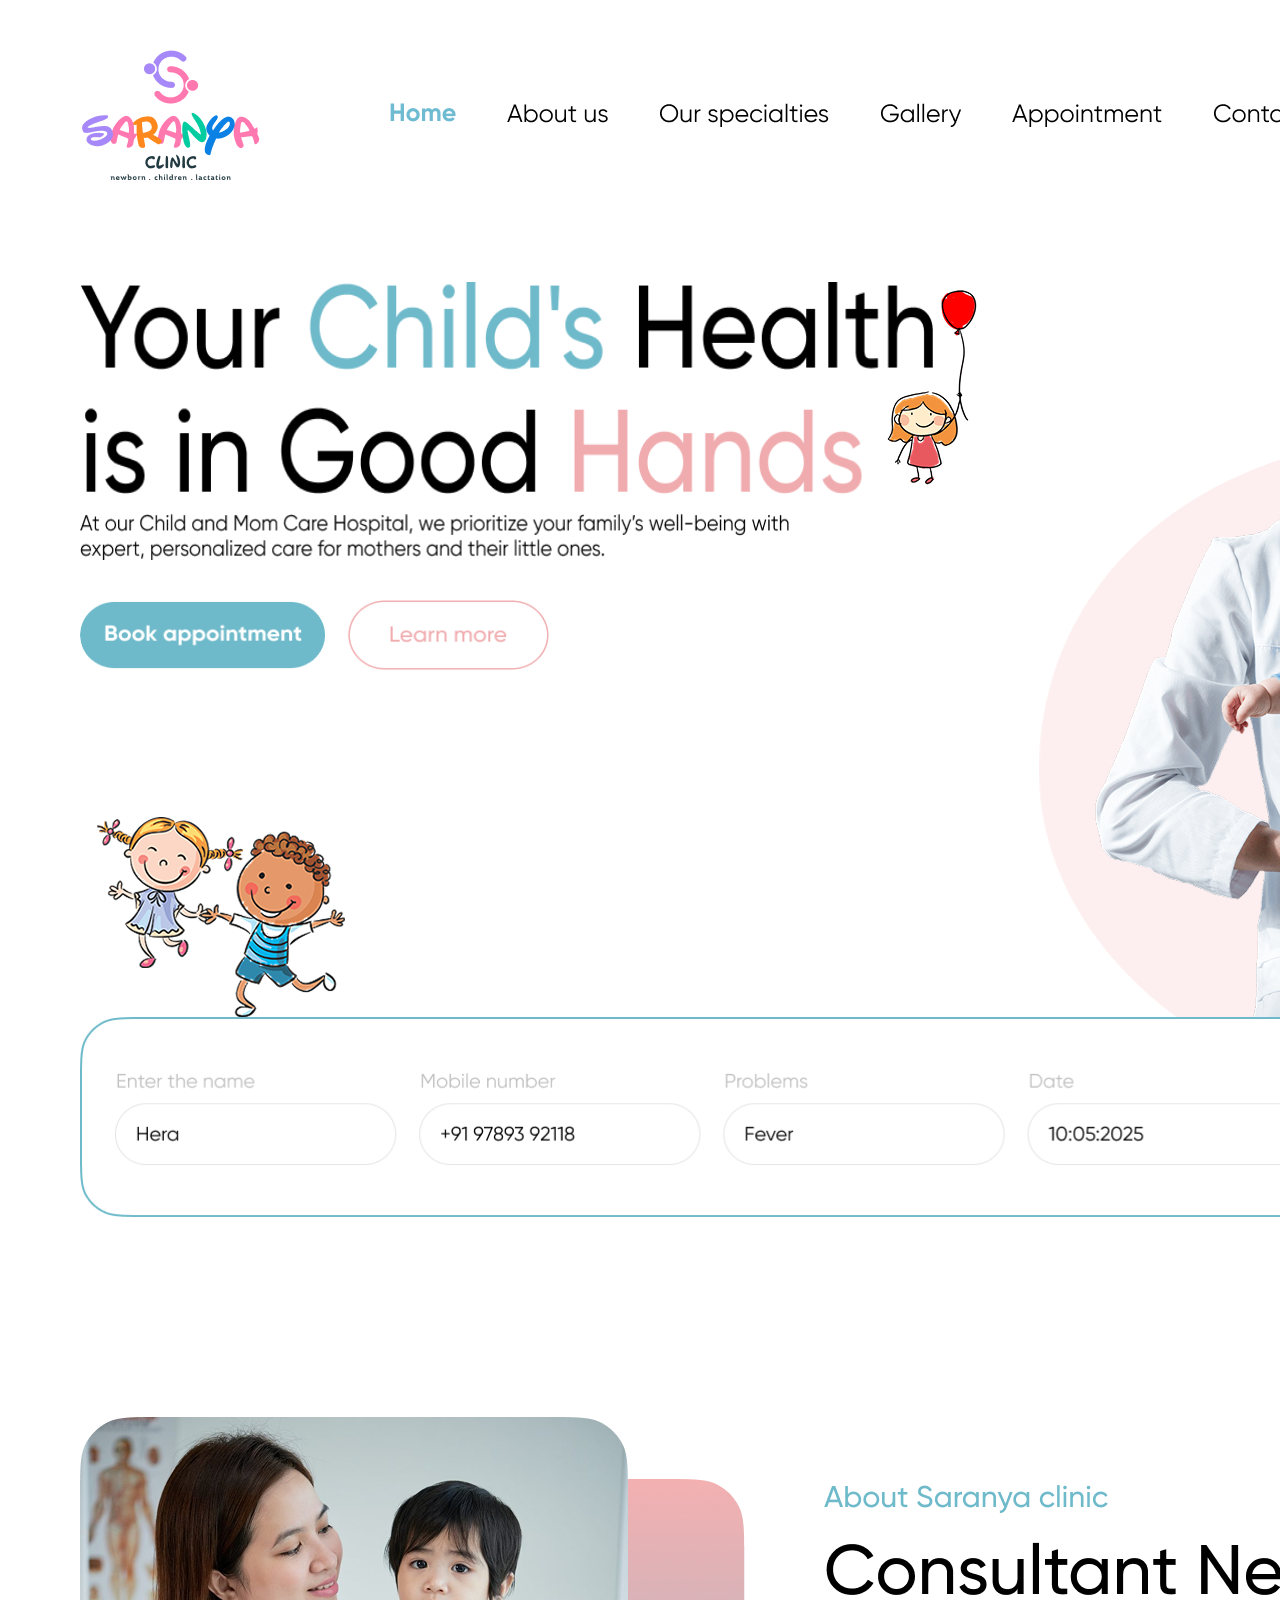
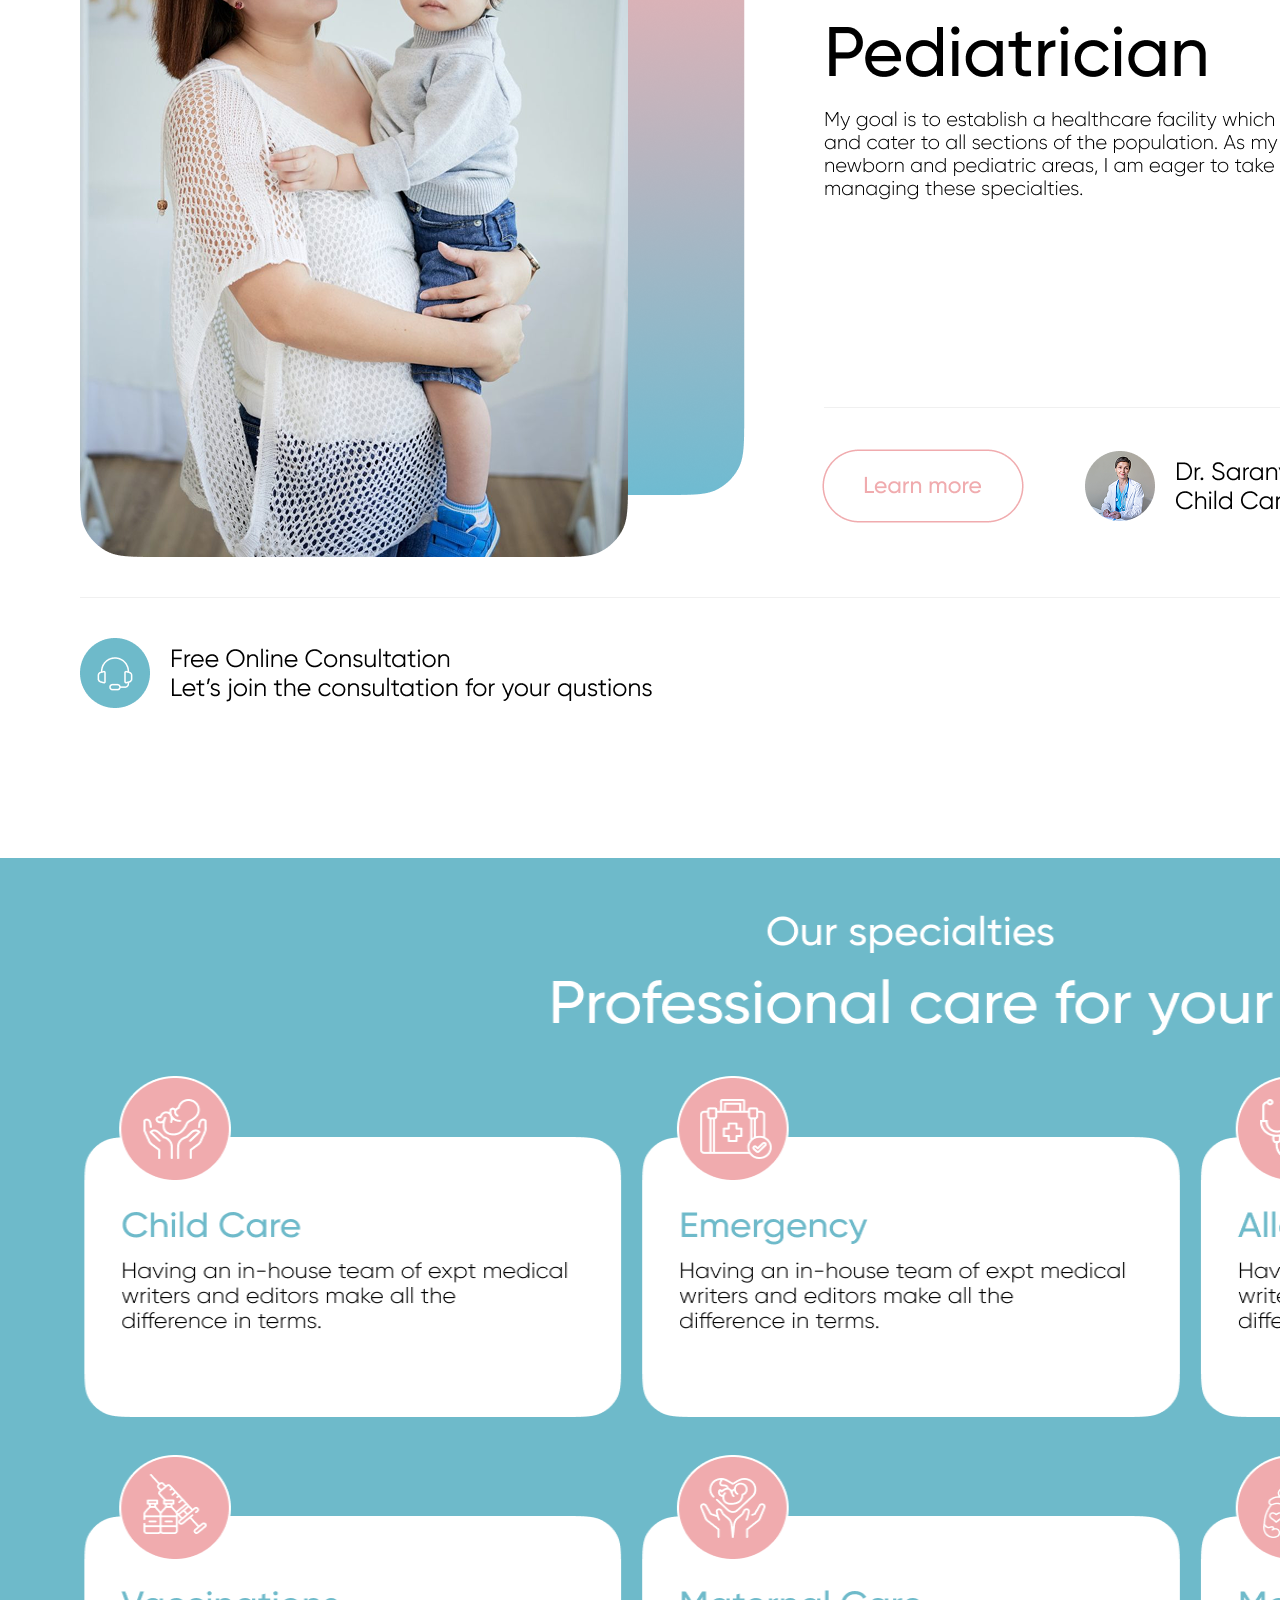
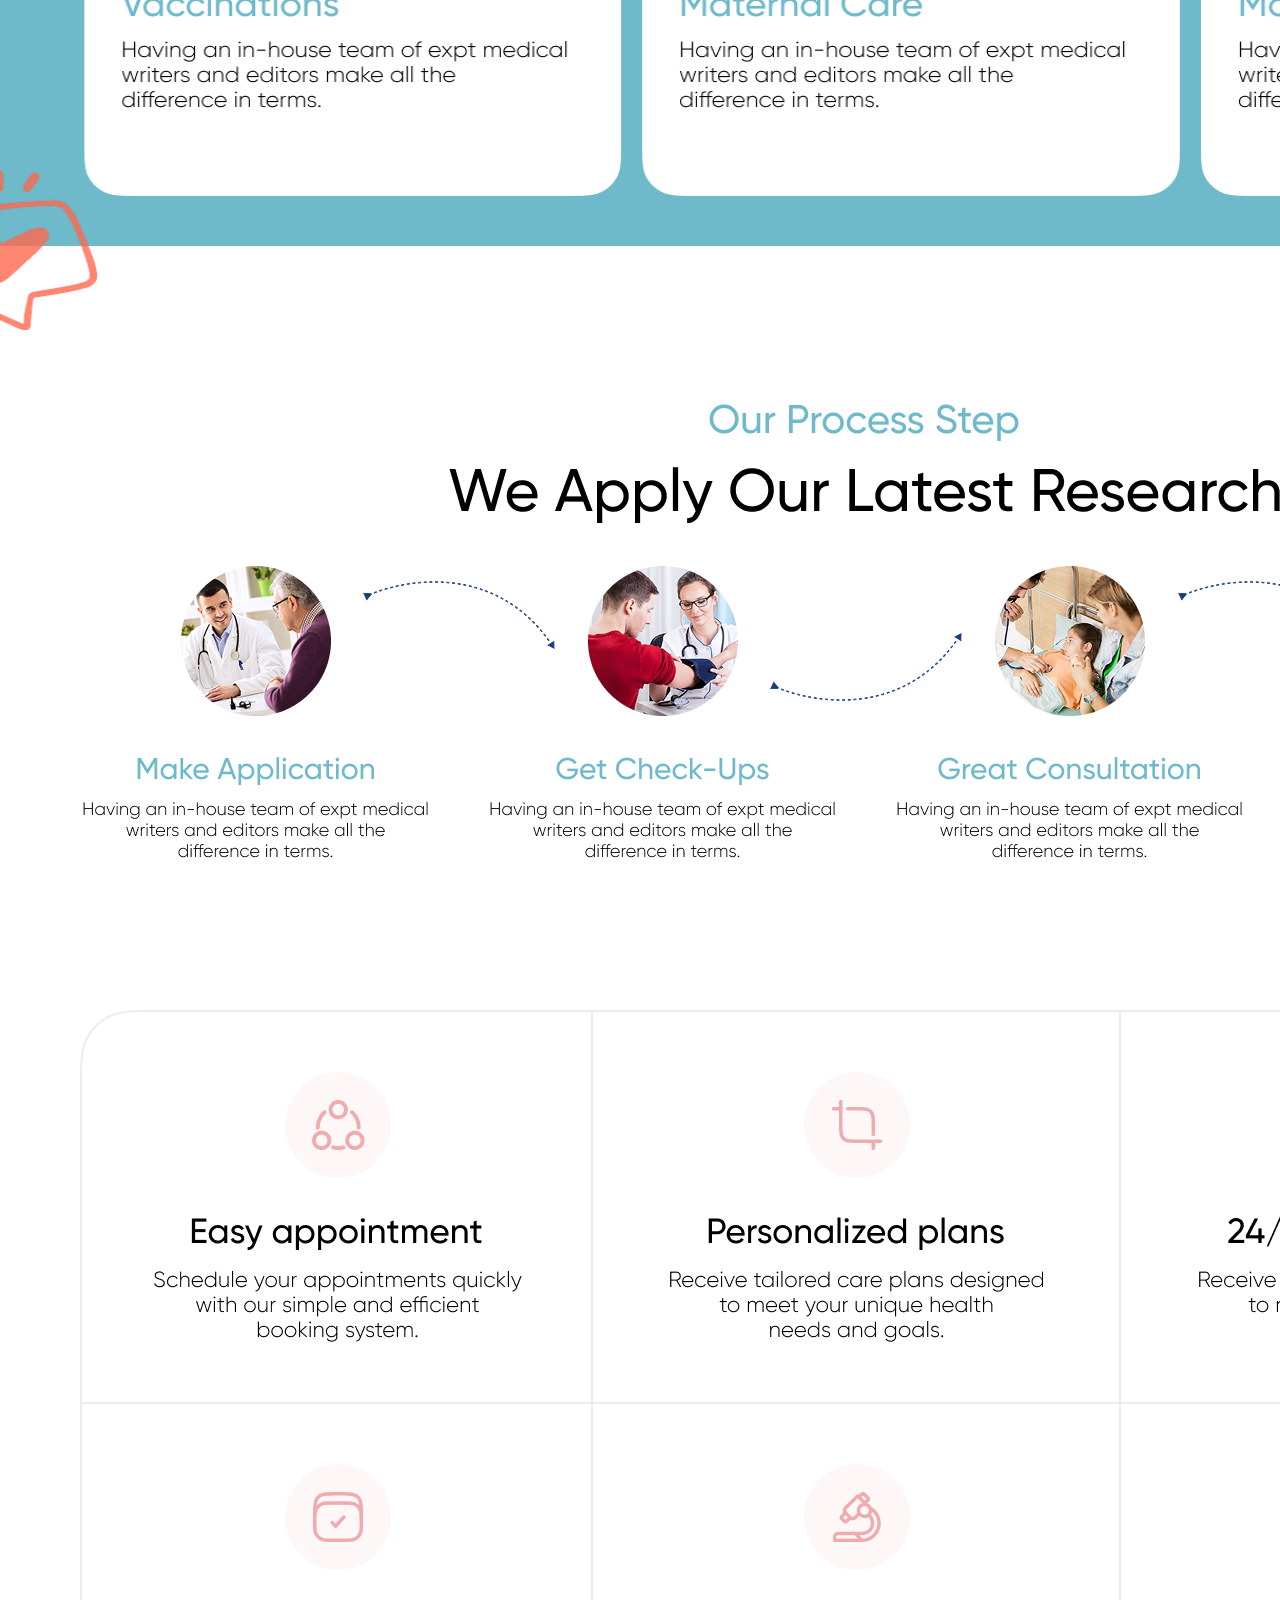
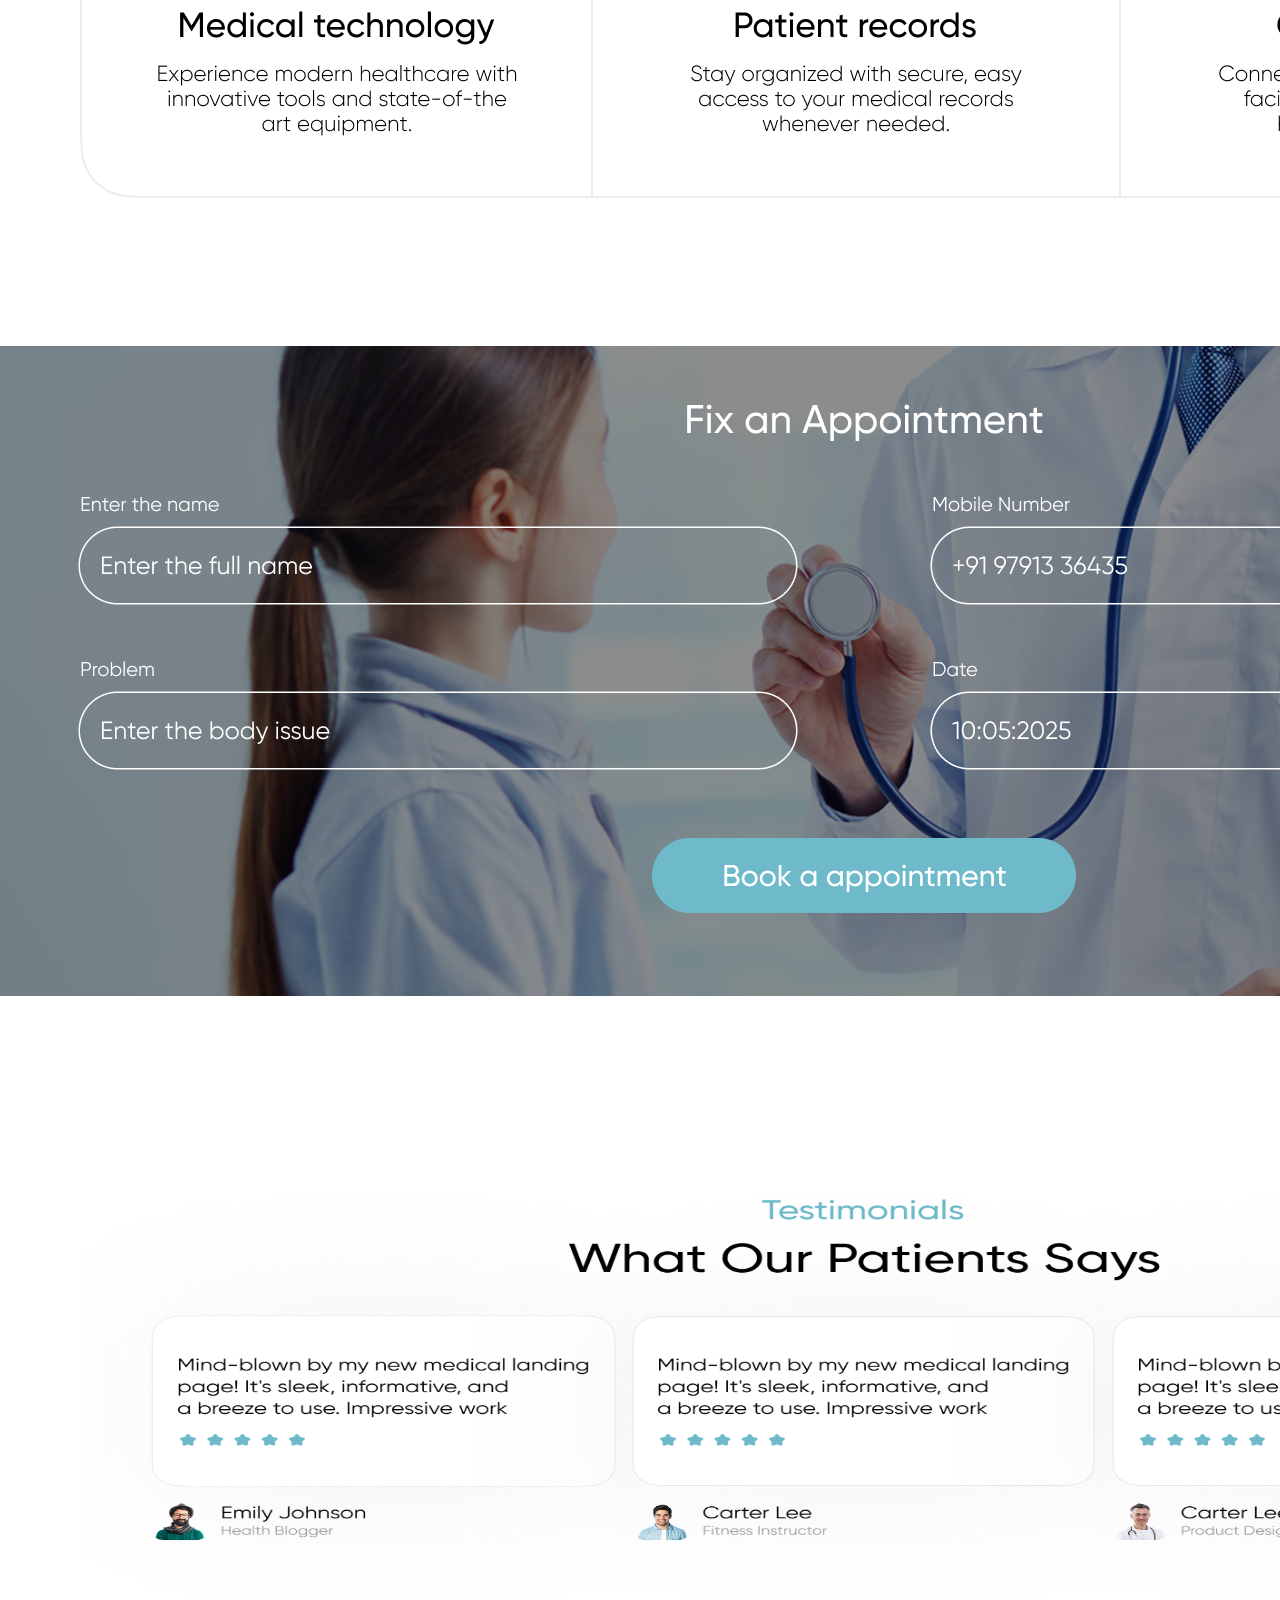
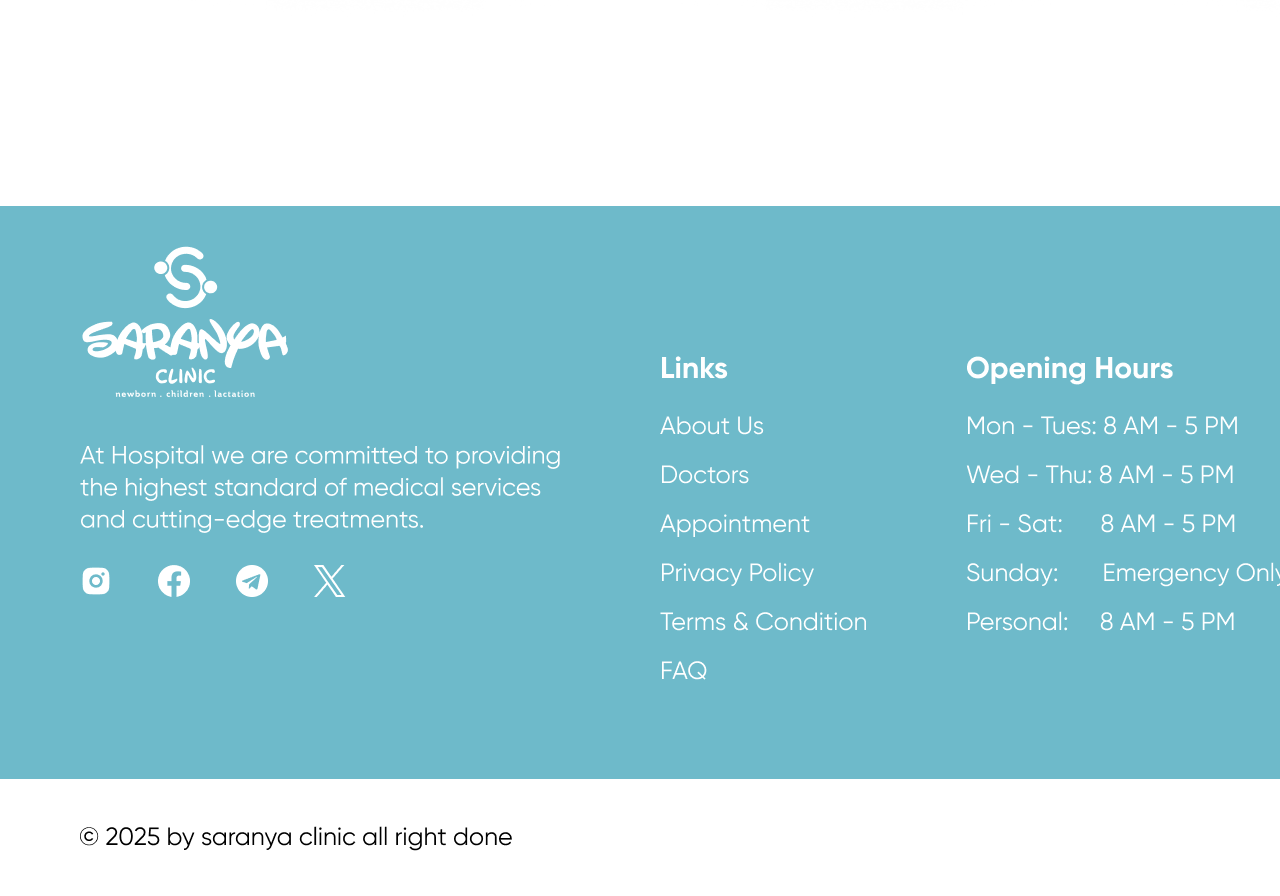
==== index.html @ c99c1be7 "commited" ====
<!DOCTYPE html>
<html lang="en">
<head>
    <meta charset="UTF-8">
    <meta http-equiv="X-UA-Compatible" content="IE=edge">
    <meta name="viewport" content="width=device-width, initial-scale=1.0">
    <title>Saranya clinic</title>
    <link rel="stylesheet" href="index.css"
</head>
<body>
    <!-- nav bar starts -->
    <div class="navbar">
        <img class="logo" src="images/logo.png">
        <img class="bar" src="images/navbar.png">
        <img class="contact" src="images/contact.png">
        <img class="head" src="images/heading.png">
        <img class="baloon" src="images/baloon.png">
        <img class="para" src="images/para.png">
        <img class="button" src="images/button.png">
        <img class="bg" src="images/bg color.png">
        <img class="doctor" src="images/doctor.png">
        <img class="two" src="images/2 baby.png">
        <img class="middle" src="images/middle.png">
    </div>
    <!-- about appoinments strats -->
    <div class="about">
        <img src="images/about.png">
    </div>
    <!-- our specialist -->
    <div class="special">
        <img src="images/special.png">
    </div>
    <!-- our process step -->
    <div class="process">
        <img src="images/process.png">
    </div>
    <!-- book appointments -->
    <div class="booking">
        <img src="images/book.png">
    </div>
    <!-- testimonial -->
    <div class="test">
        <img src="images/test.png">
    </div>
    <!-- footer starts -->
    <div class="footer">
        <img src="images/footer.png">
    </div>
</body>
</html>
---- index.css ----
*{
    padding: 0%;
    margin: 0%;
    box-sizing: border-box;
    position: relative;
    top: 0%;
}
.navbar{
    position: absolute;
    width: 1728px;
    height: 1117px;
}
.logo{
    position: absolute;
    top: 50px;
    left: 80px;
}
.bar{
    position: absolute;
    width: 951px;
    height: 31px;
    top: 99px;
    left: 389px;
}
.contact{
    position: absolute;
    width: 239px;
    height: 60px;
    top: 85px;
    left: 1408px;
    border: 1px;
}
.head{
    position: absolute;
    width: 853px;
    height: 212px;
    top: 282px;
    left: 80px;
}
.baloon{
    position: absolute;
    width: 108.81px;
    height: 208px;
    top: 284px;
    left: 879px;
}
.para{
    position: absolute;
    width: 709px;
    height: 46px;
    top: 514px;
    left: 80px;
}
.button{
    position: absolute;
    width: 469px;
    height: 70px;
    top: 600px;
    left: 80px;
    border-radius: 35px;
}
.doctor{
    position: absolute;
    width: 609.72px;
    height: 853px;
    top: 264px;
    left: 1092px;
}
.bg{
    position: absolute;
    width: 860px;
    height: 684px;
    top: 433px;
    left: 1039px;
}
.two{
    position: absolute;
    width: 247.92px;
    height: 200px;
    top: 817px;
    left: 97px;
}
.middle{
    position: absolute;
    width: 1568px;
    height: 200px;
    top: 1017px;
    left: 80px;
}
/* about appointments css */
.about img{
    position: absolute;
   
    top: 1417px;
    left: 80px;
}
/* special css */
.special img{
    position: absolute;
    width: 1822px;
    height: 1073px;
    top: 2458px;
}
/* process css */
.process{
    position: absolute;
    width: 1568px;
    height: 1400px;
    top: 3596px;
    left: 80px;
}
/* booking css */
.booking img{
    position: absolute;
    width: 1728px;
    height: 650px;
    top: 5146px;
}
/* testimonial css */
.test img{
    position: absolute;
    width: 1568px;
    height: 510px;
    top: 5946px;
    left: 80px;
}
/* footer css */
.footer{
    position: absolute;
    width: 1728px;
    height: 686px;
    top: 6606px;
}
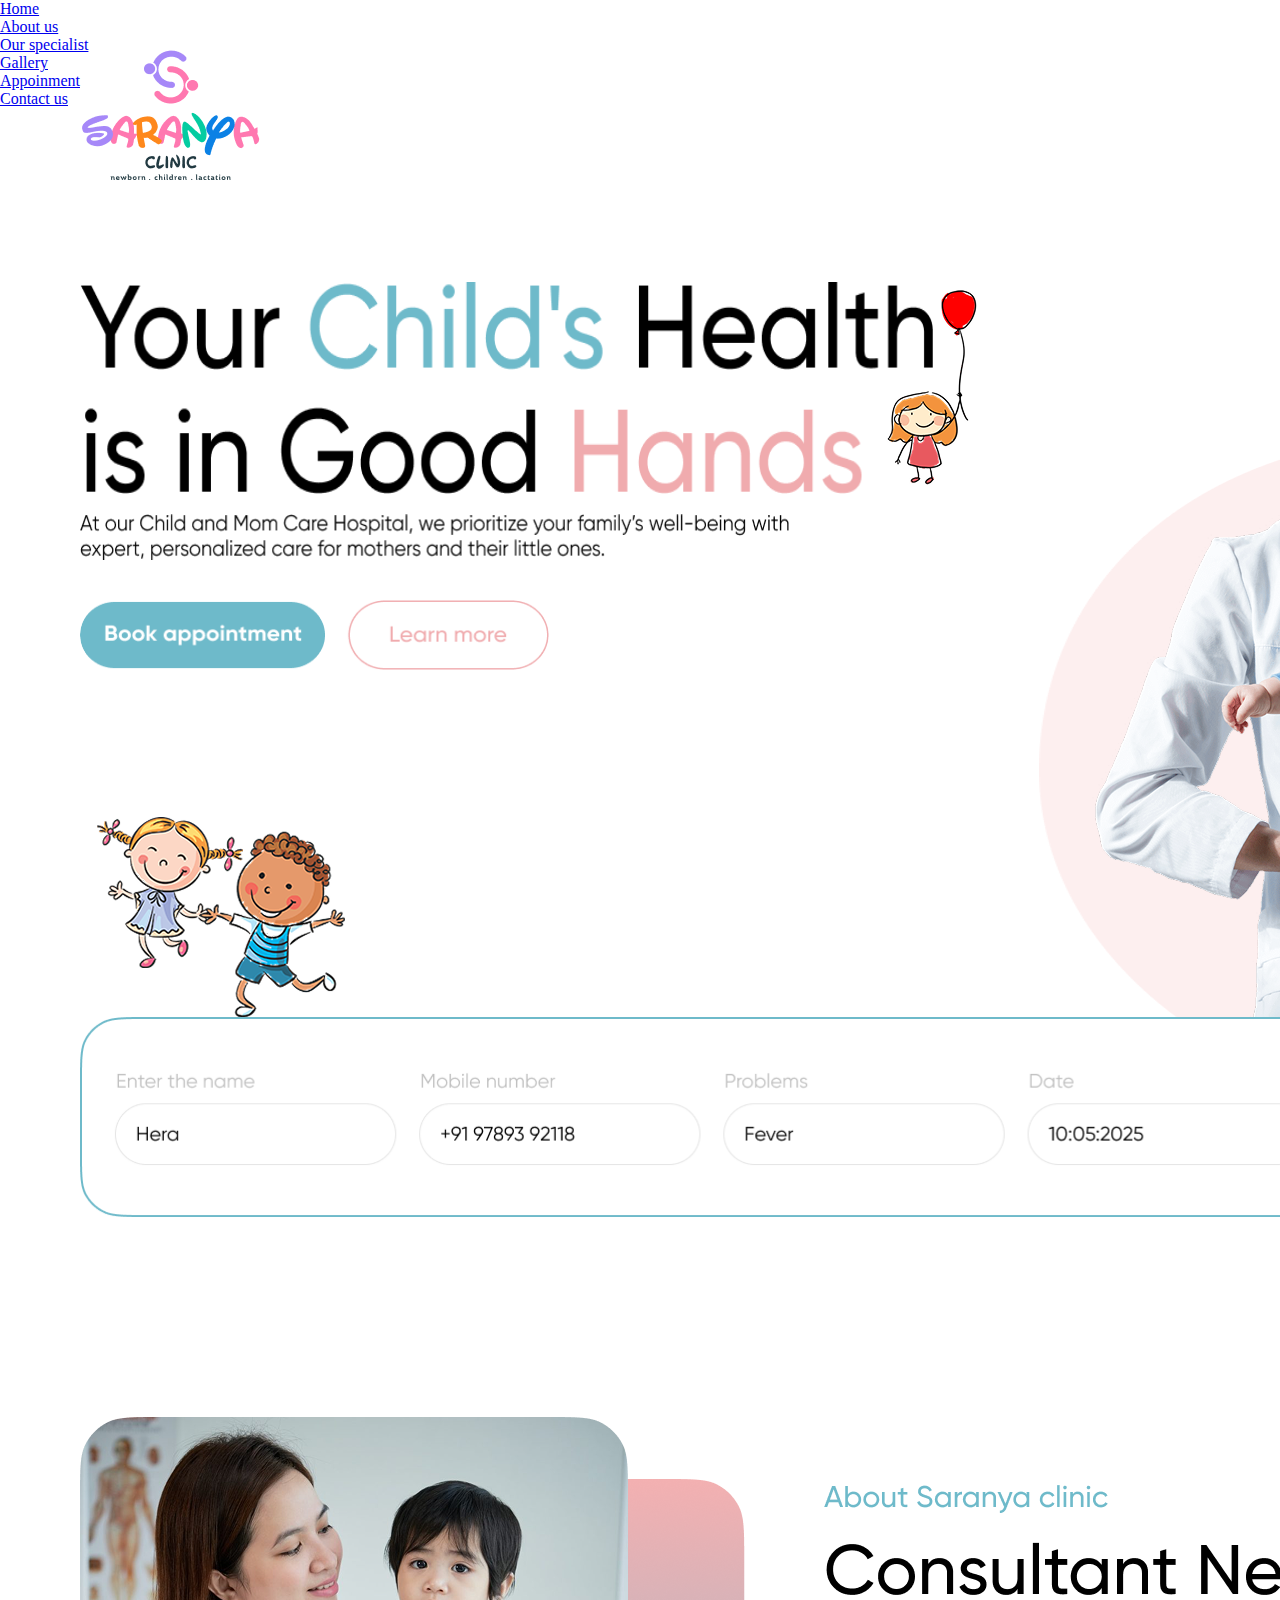
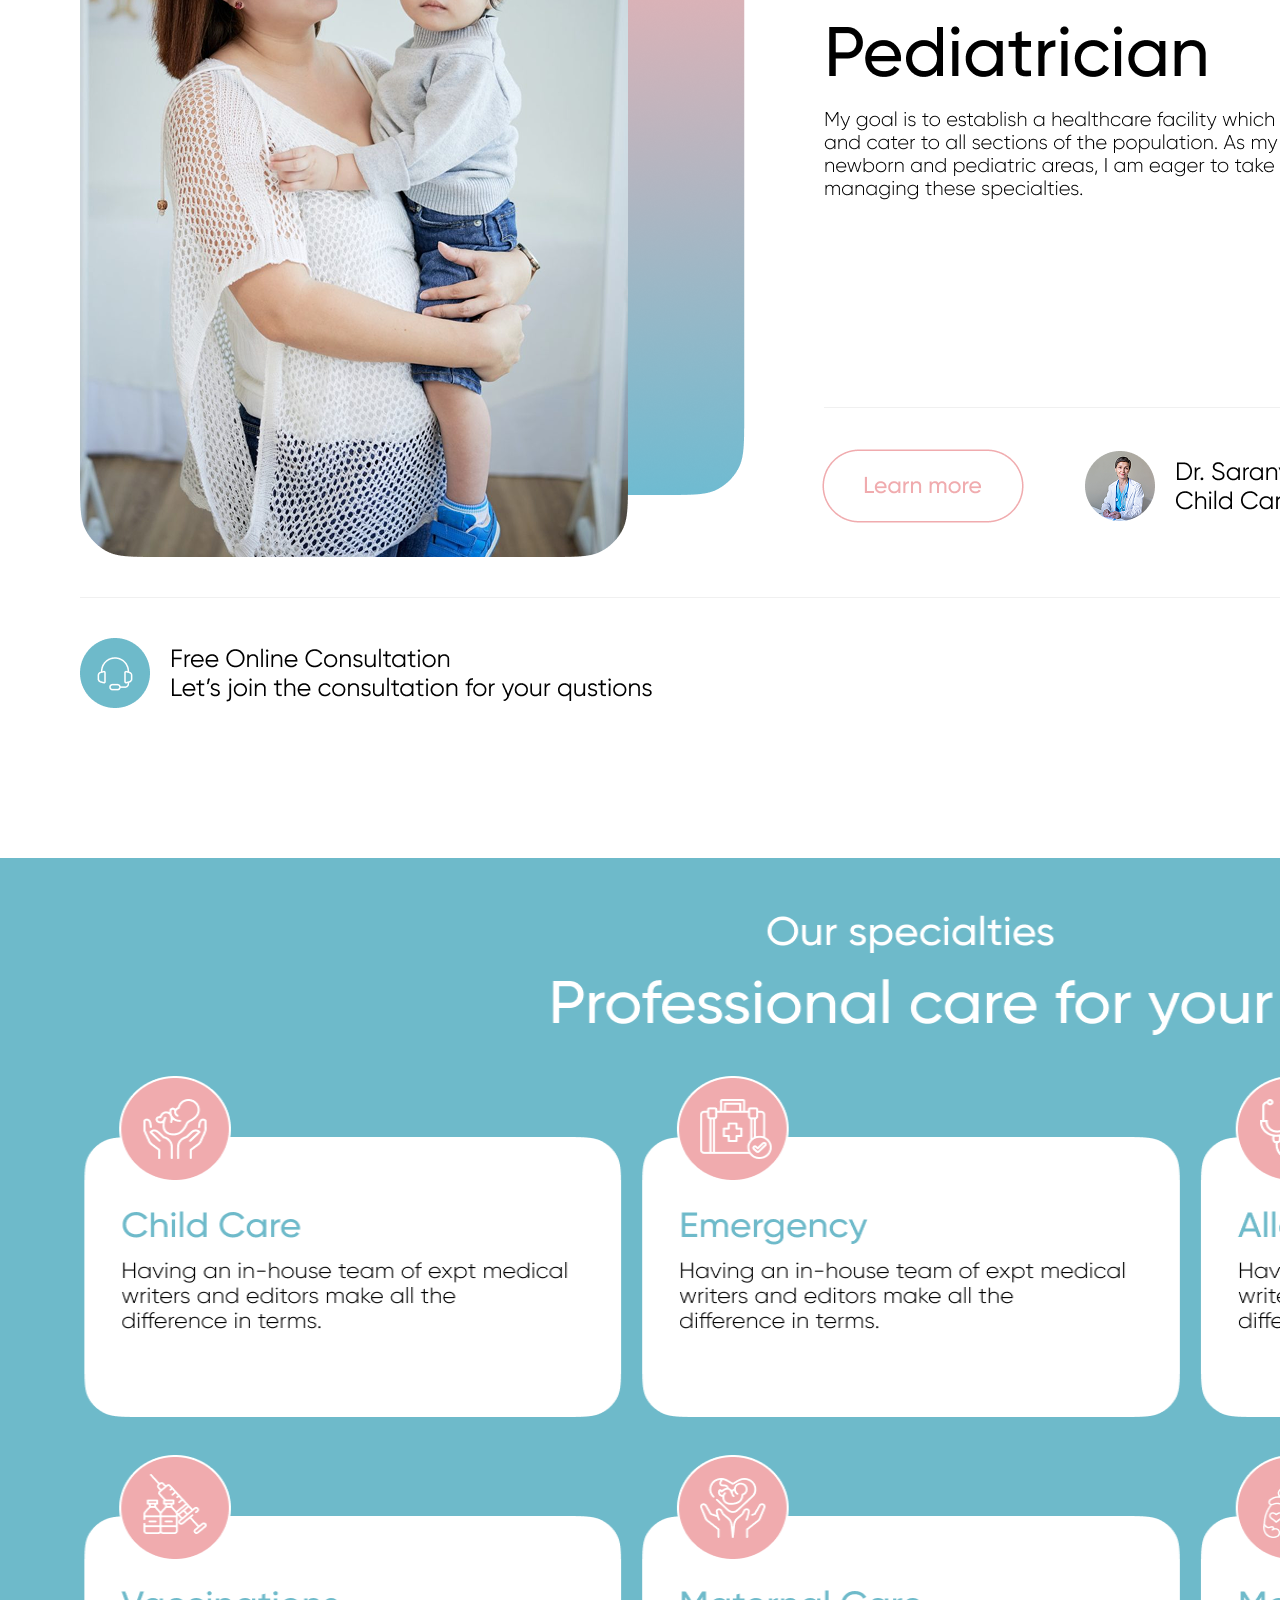
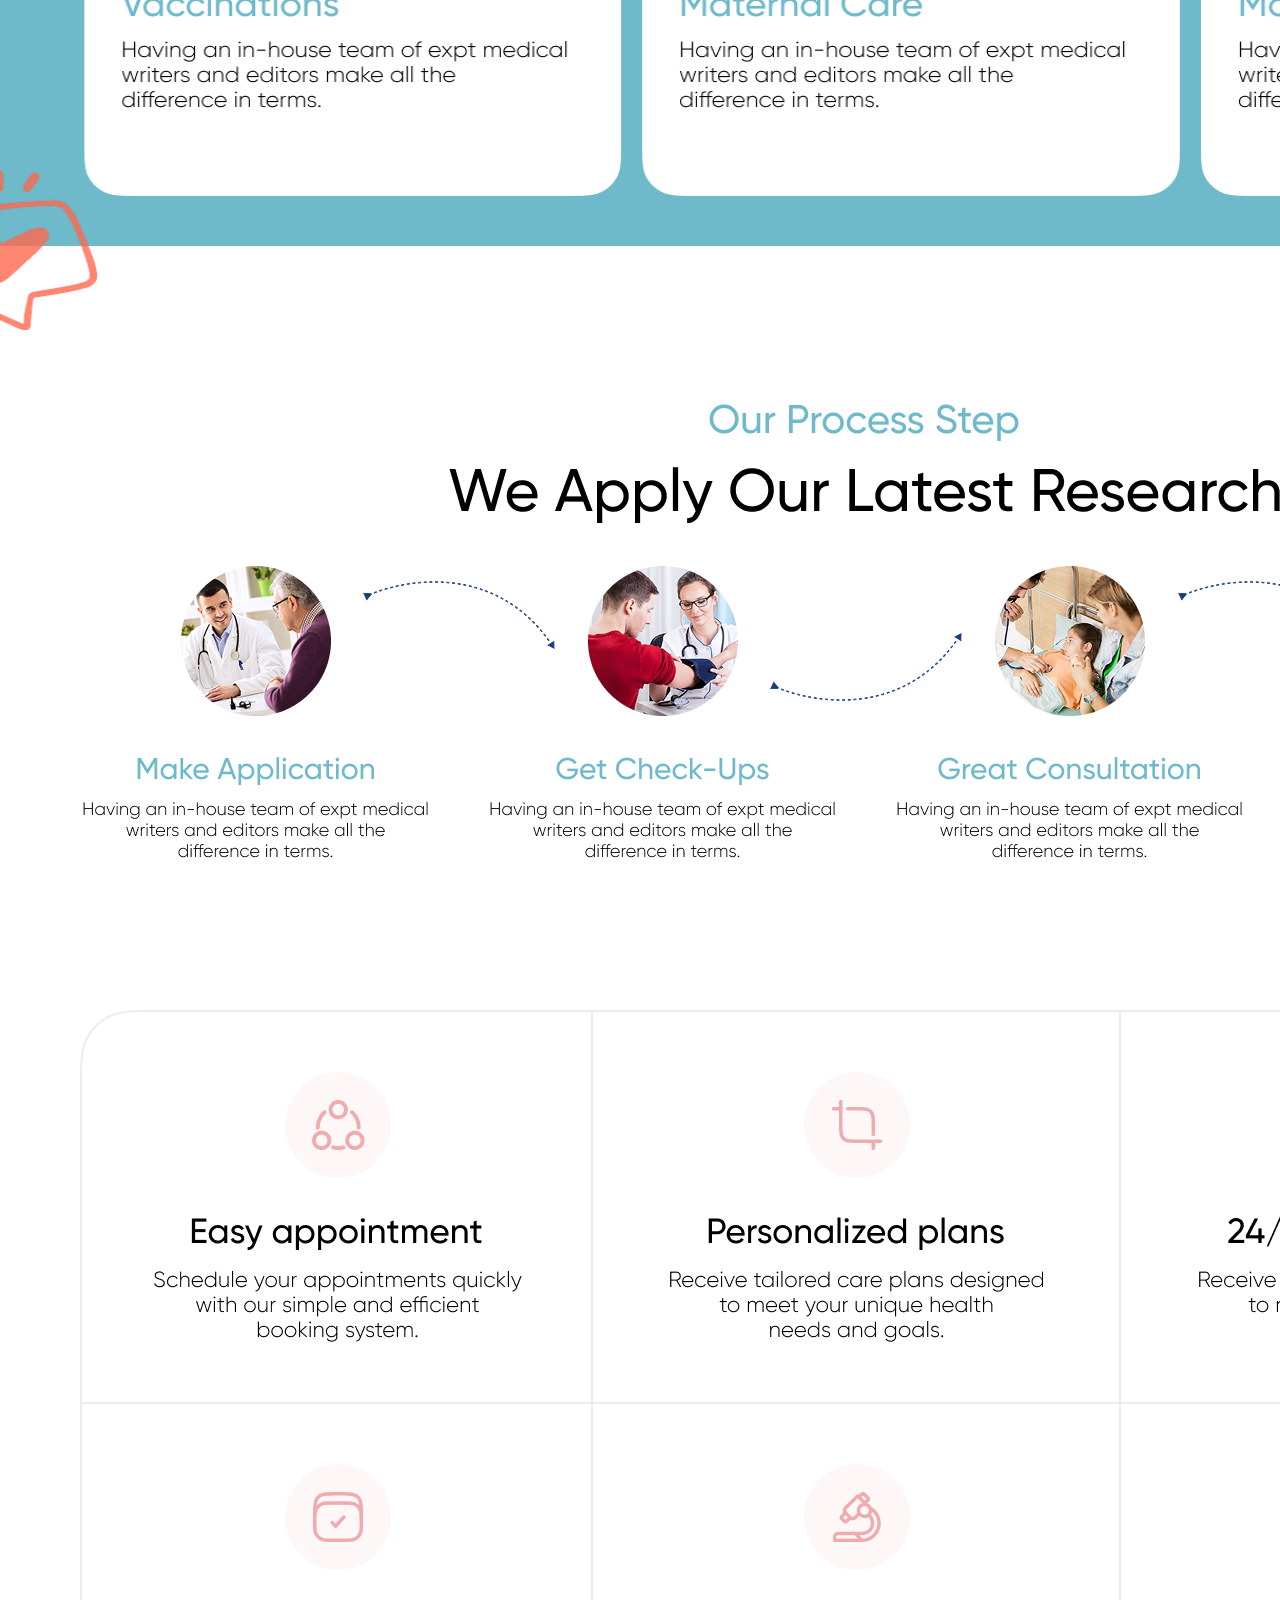
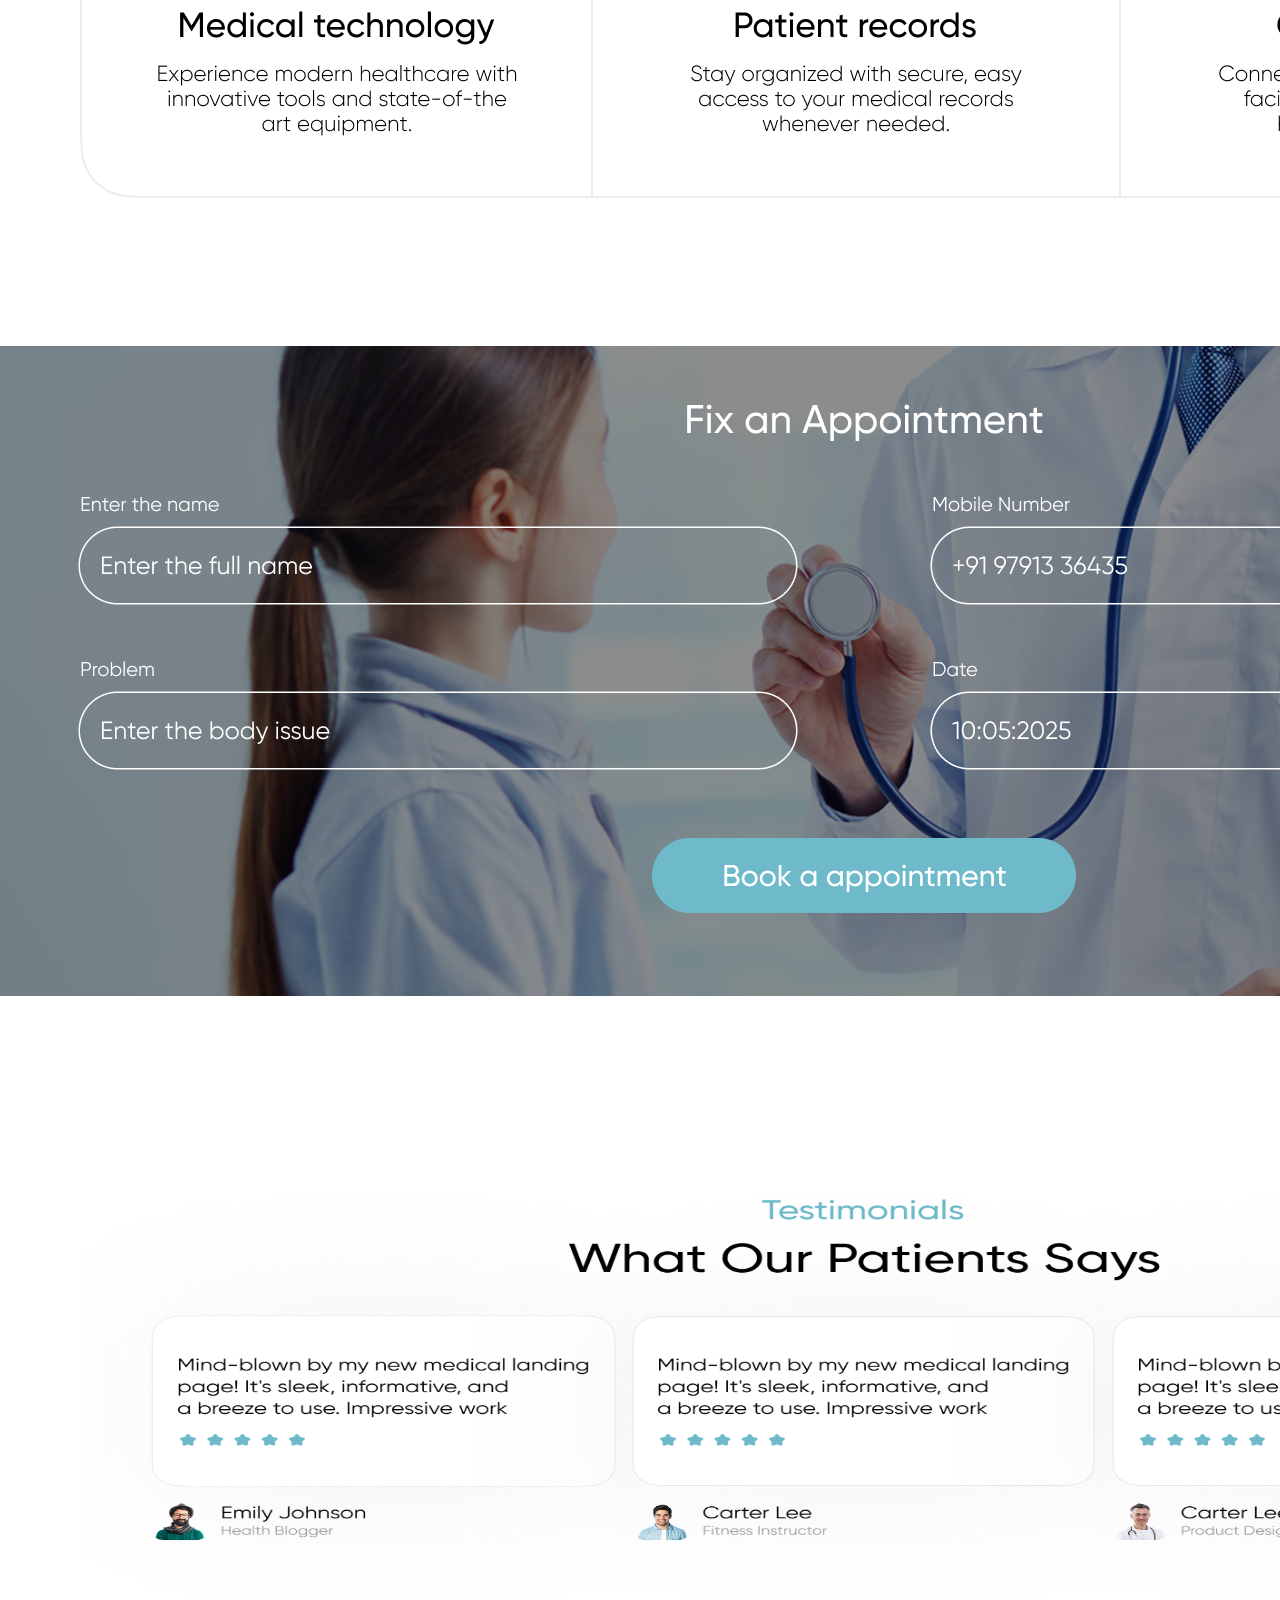
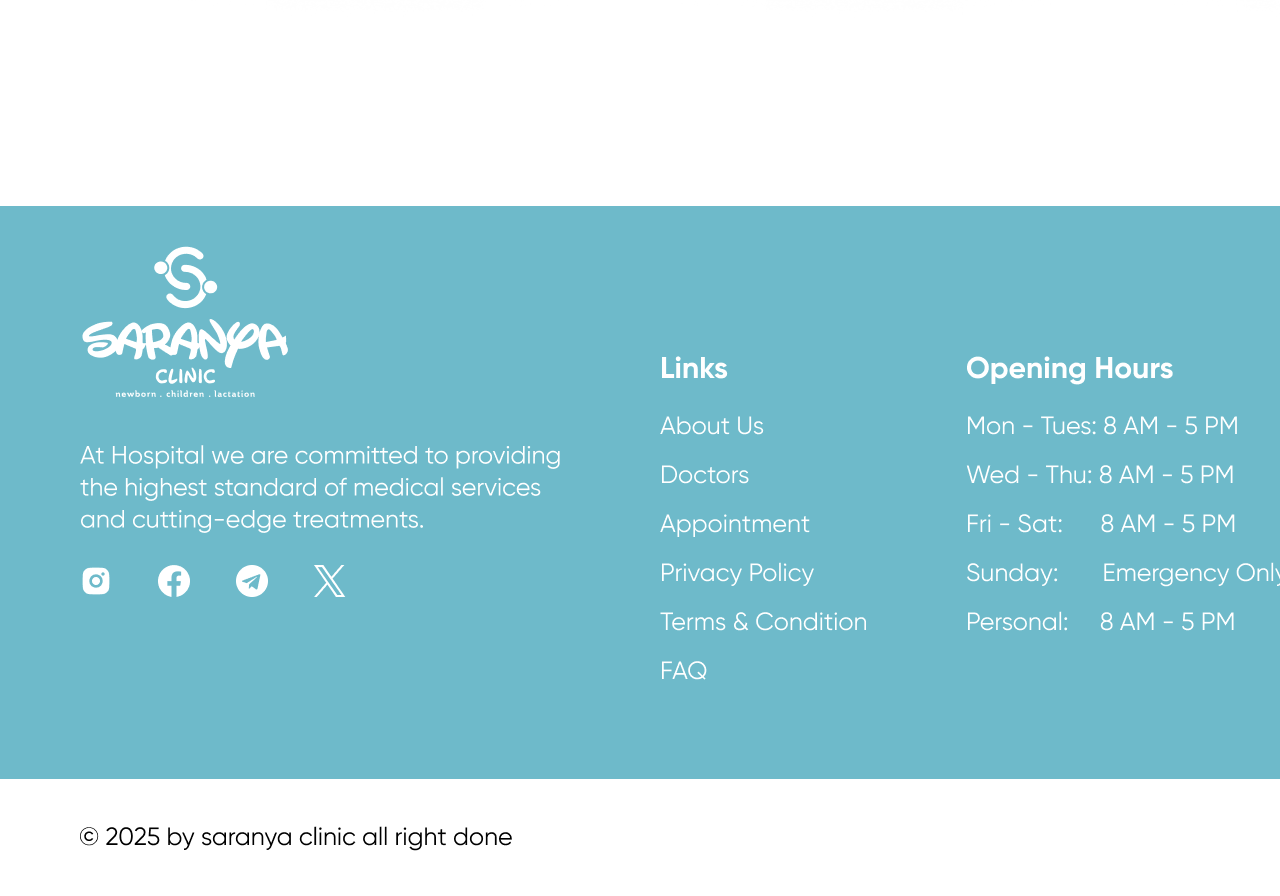
==== commit ce2367ac: "new update" ====
--- a/index.html
+++ b/index.html
@@ -4,15 +4,28 @@
     <meta charset="UTF-8">
     <meta http-equiv="X-UA-Compatible" content="IE=edge">
     <meta name="viewport" content="width=device-width, initial-scale=1.0">
-    <title>Saranya clinic</title>
+    <title>Saranya clinic website  </title>
     <link rel="stylesheet" href="index.css"
 </head>
 <body>
     <!-- nav bar starts -->
     <div class="navbar">
-        <img class="logo" src="images/logo.png">
-        <img class="bar" src="images/navbar.png">
-        <img class="contact" src="images/contact.png">
+        <nav class="navbar">
+            <div class="logo">
+                <img src="images/logo.png" alt="Lybe">
+            </div>
+            <ul class="nav-links">
+                <li><a href="index.html" class="active">Home</a></li>
+                <li><a href="about.html">About us</a></li>
+                <li><a href="#">Our specialist</a></li>
+                <li><a href="#">Gallery</a></li>
+                <li><a href="#">Appoinment</a></li>
+                <li><a href="#">Contact us</a></li>
+            </ul>
+            <img class="contact" src="images/contact.png">
+
+           
+        </nav>
         <img class="head" src="images/heading.png">
         <img class="baloon" src="images/baloon.png">
         <img class="para" src="images/para.png">
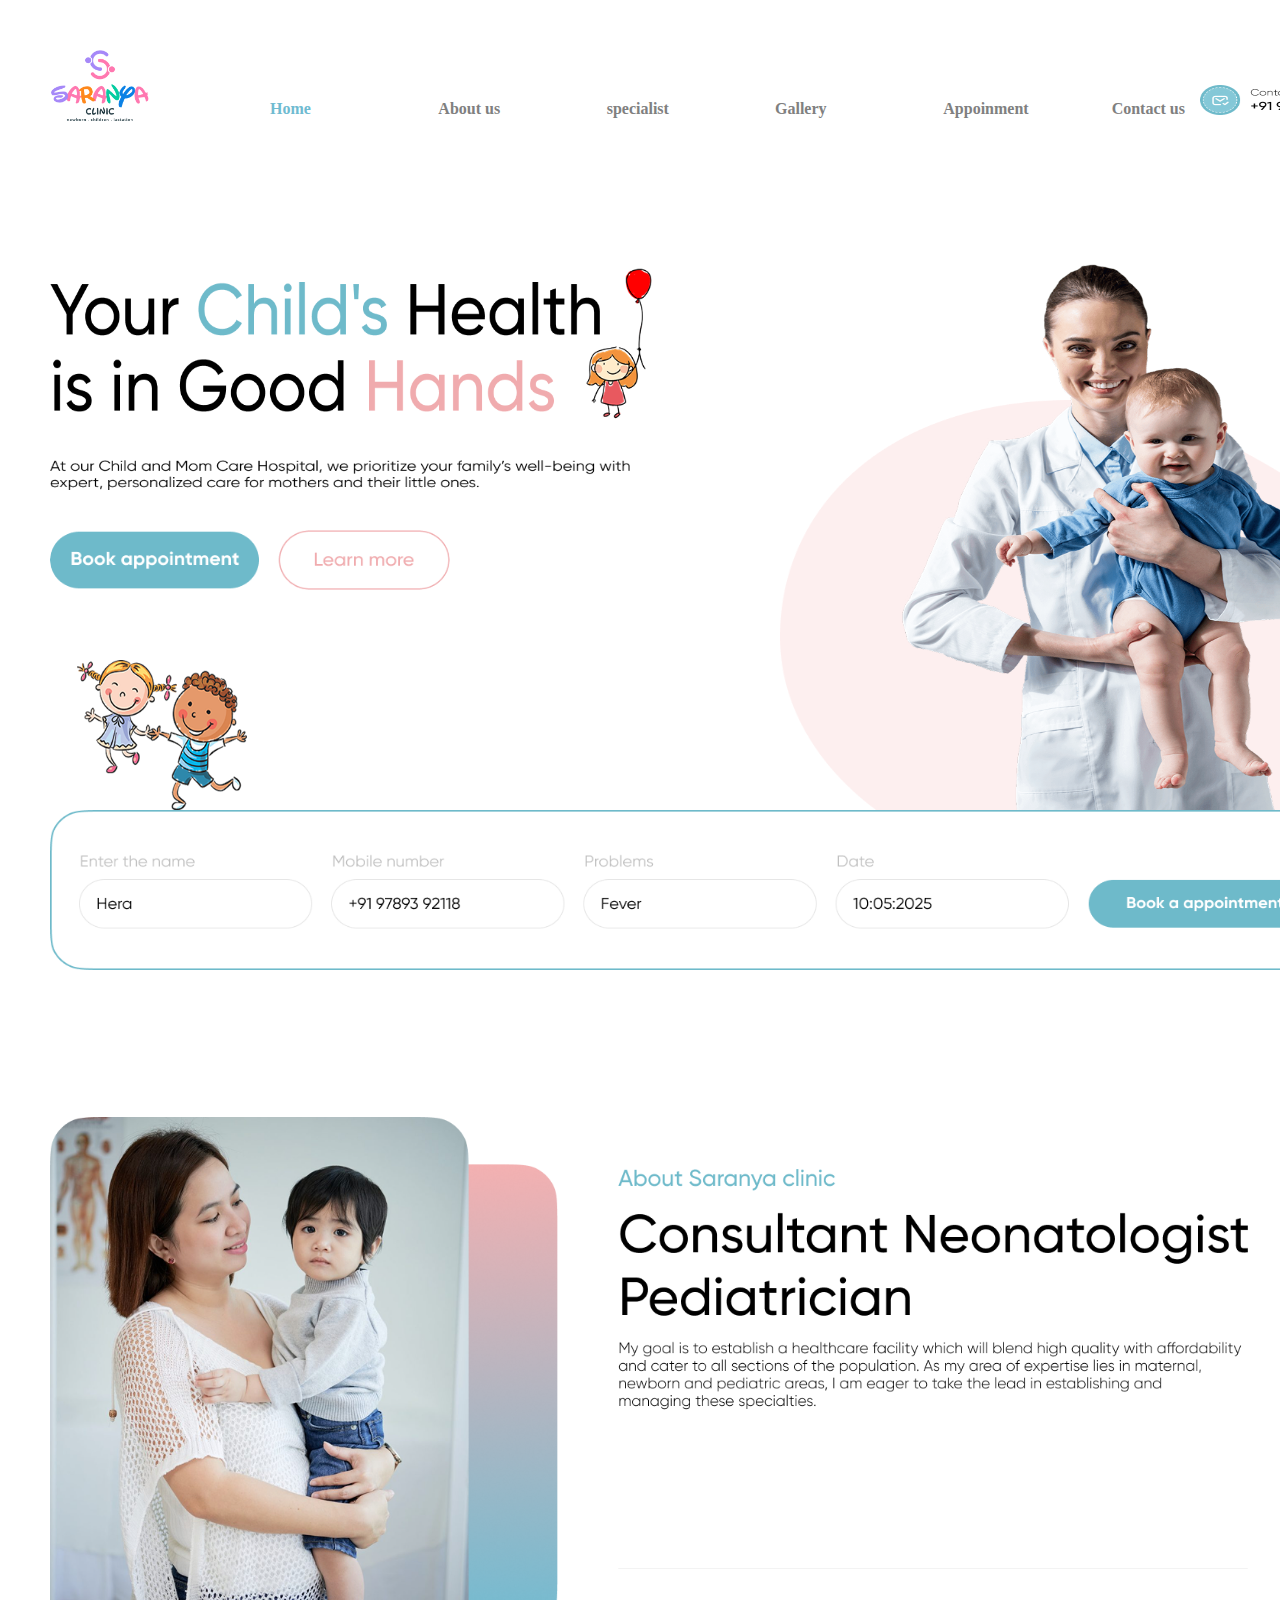
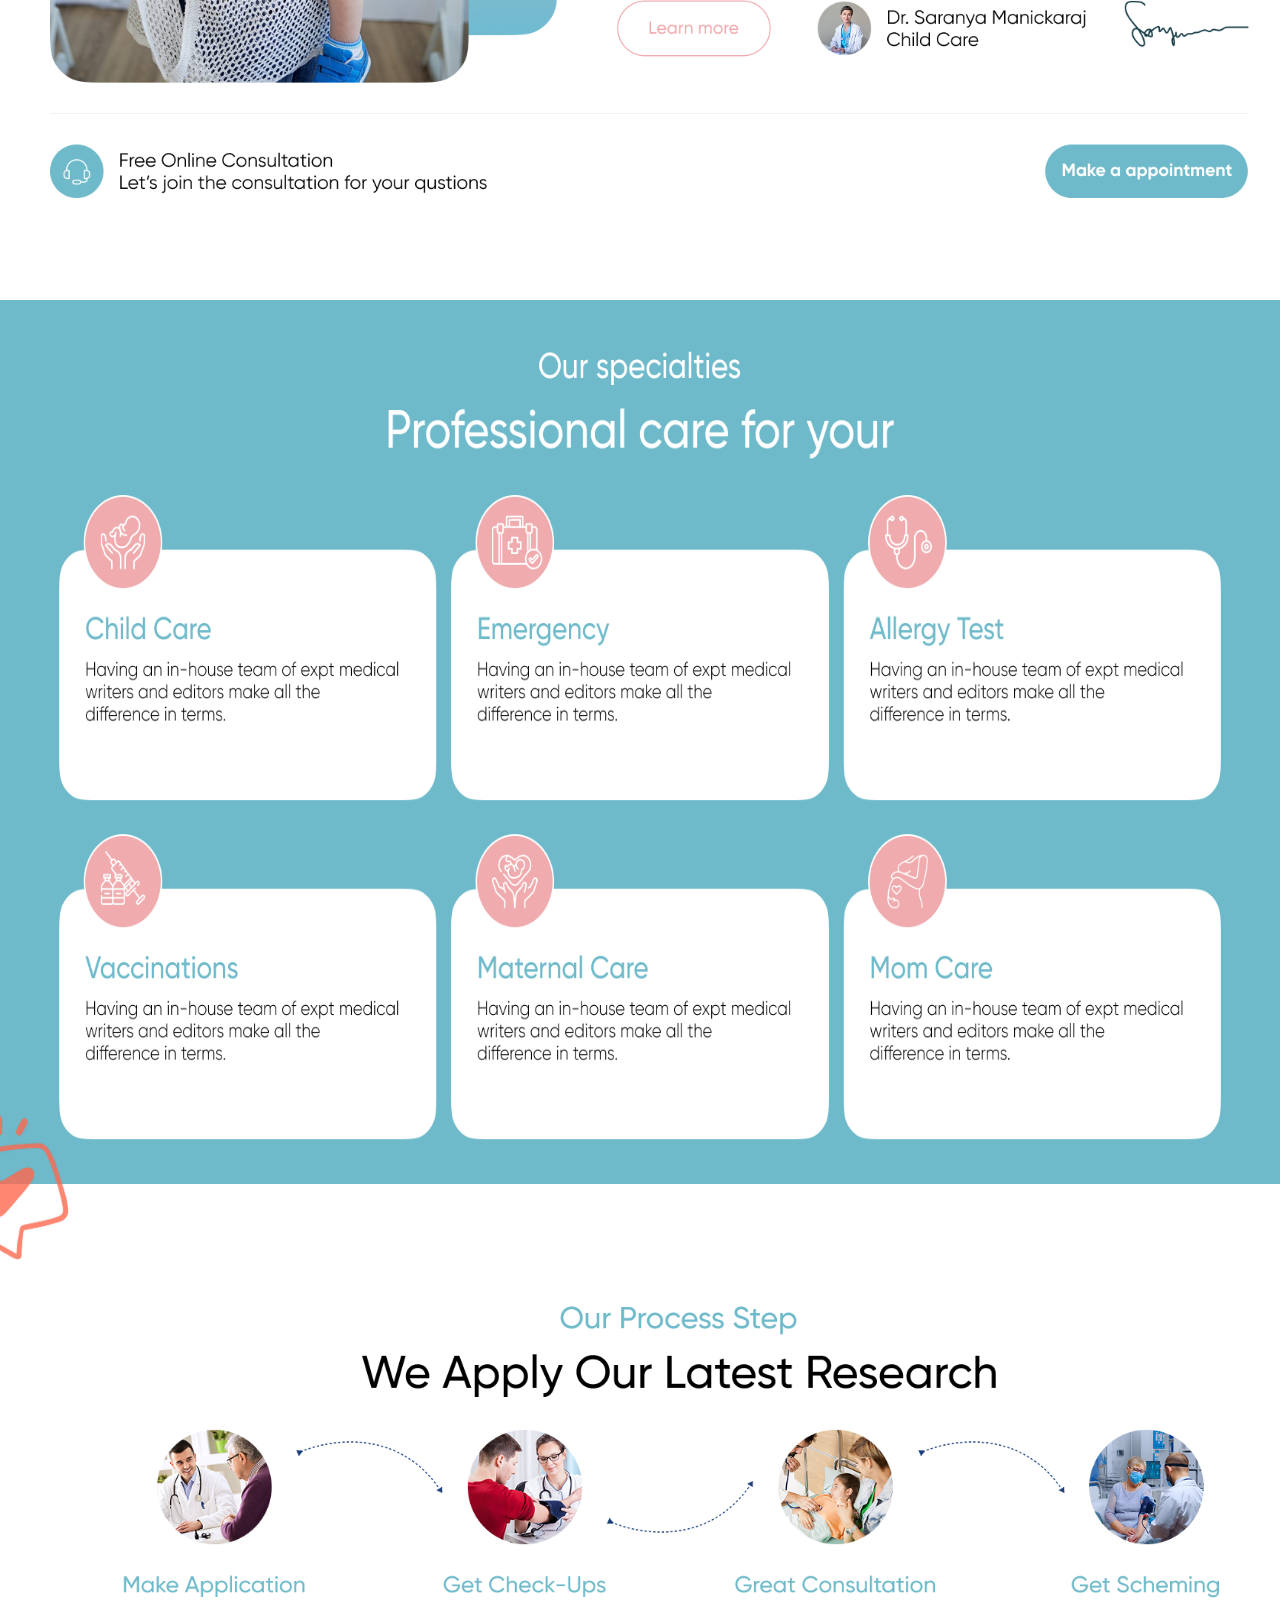
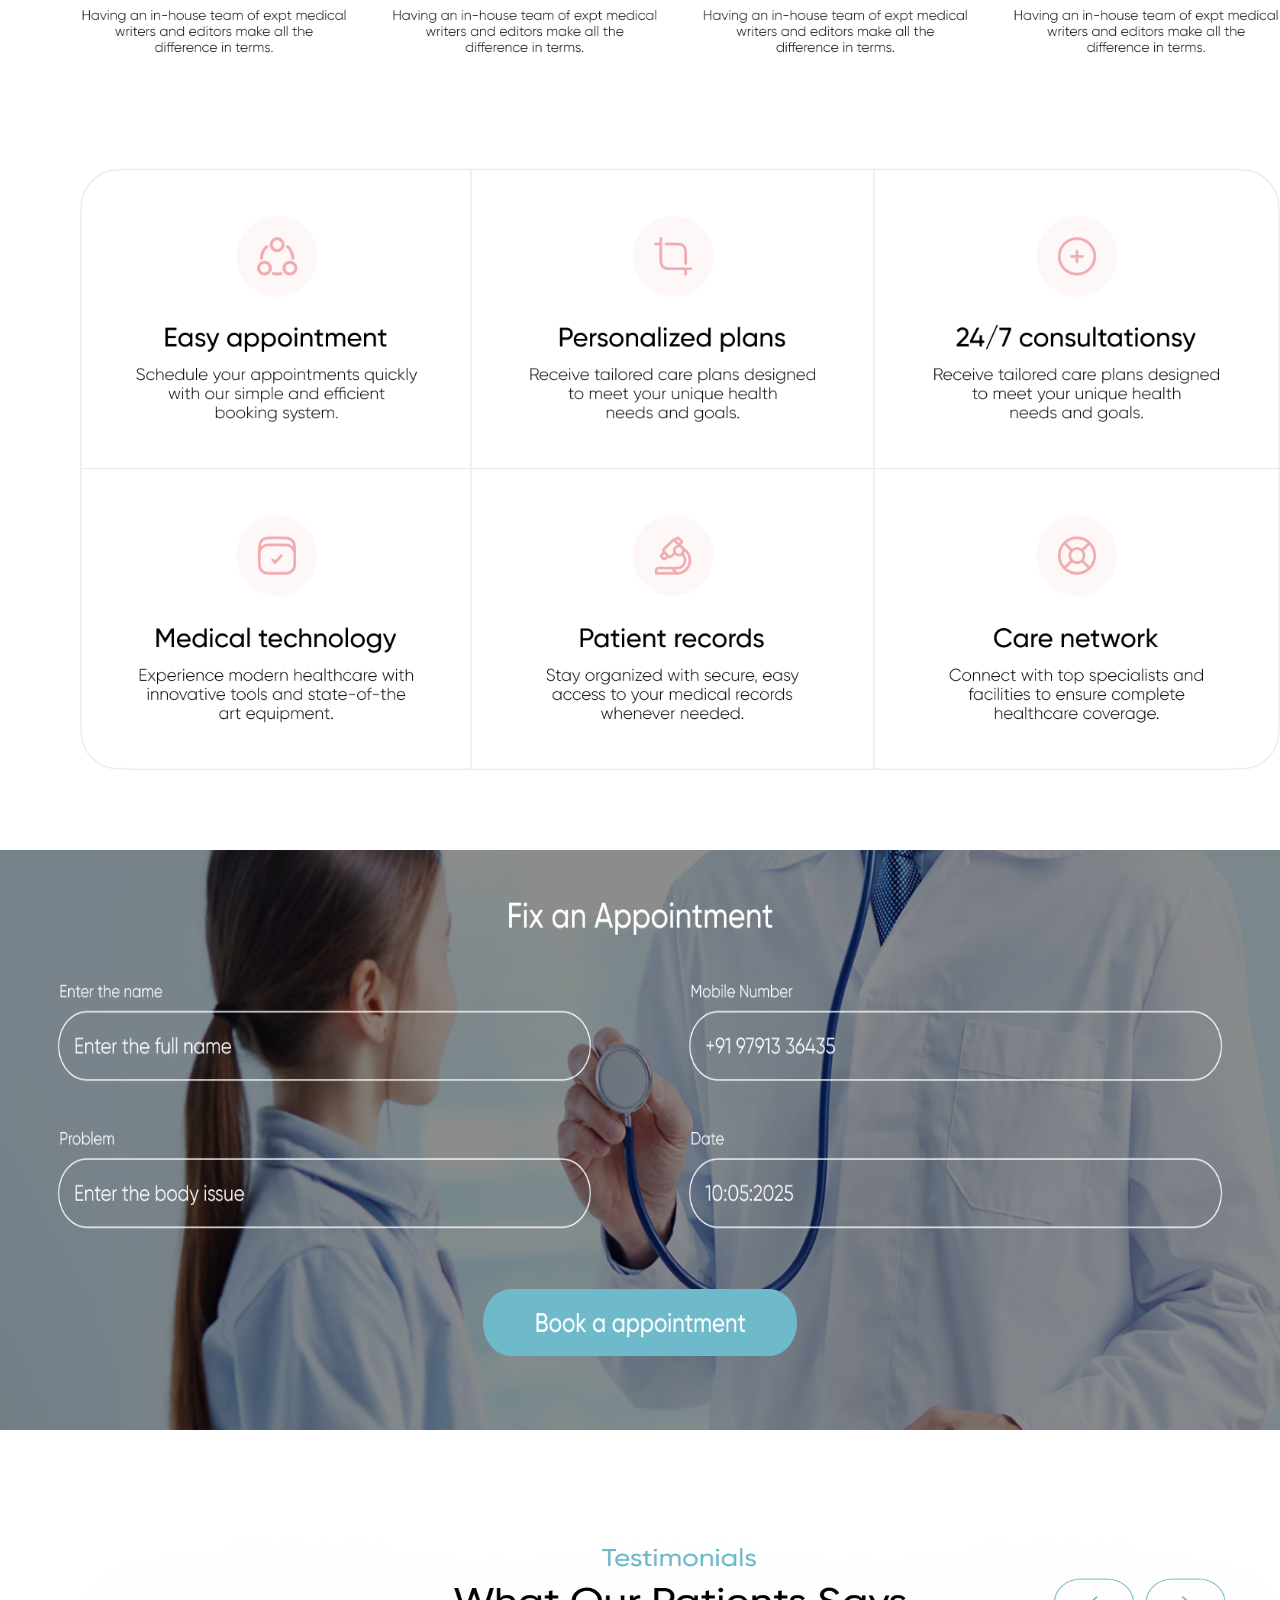
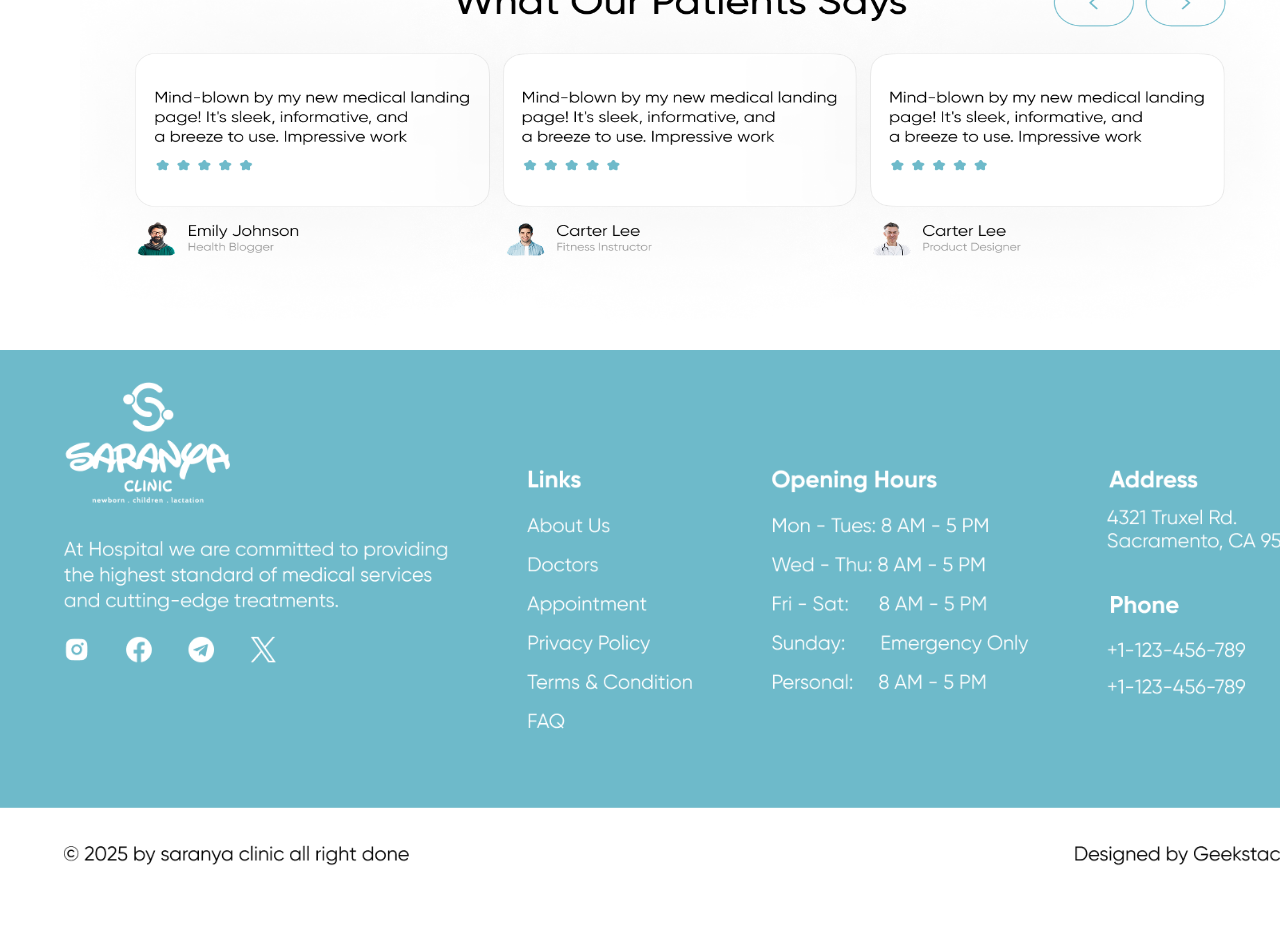
==== commit 92fafcbc: "new update" ====
--- a/index.html
+++ b/index.html
@@ -11,13 +11,13 @@
     <!-- nav bar starts -->
     <div class="navbar">
         <nav class="navbar">
-            <div class="logo">
+            <div class="logo1">
                 <img src="images/logo.png" alt="Lybe">
             </div>
             <ul class="nav-links">
                 <li><a href="index.html" class="active">Home</a></li>
                 <li><a href="about.html">About us</a></li>
-                <li><a href="#">Our specialist</a></li>
+                <li><a href="#">specialist</a></li>
                 <li><a href="#">Gallery</a></li>
                 <li><a href="#">Appoinment</a></li>
                 <li><a href="#">Contact us</a></li>
--- a/index.css
+++ b/index.css
@@ -4,16 +4,48 @@
     box-sizing: border-box;
     position: relative;
     top: 0%;
+    width: 100%;
 }
-.navbar{
+.navbar {
     position: absolute;
-    width: 1728px;
+    width: 100%;
     height: 1117px;
+    display: flex;
+    align-items: center;
+    justify-content: space-between;
+    background-color: white;
 }
-.logo{
+
+.nav-links {
+    list-style: none;
+    display: flex;
+    gap: -10px;
+    margin-top: -900px;
+    margin-left: 270px;
+}
+
+.nav-links li {
+    display: inline;
+}
+
+.nav-links a {
+    text-decoration: none;
+    color: grey;
+    font-size: 16px;
+    font-weight: 700;
+    letter-spacing: 0%;
+}
+
+.nav-links .active {
+    color: #6FBBD1;
+    font-weight: bold;
+}
+.logo1{
     position: absolute;
     top: 50px;
-    left: 80px;
+    left: 50px;
+    width: 100px;
+    height: 70px;
 }
 .bar{
     position: absolute;
@@ -24,110 +56,112 @@
 }
 .contact{
     position: absolute;
-    width: 239px;
-    height: 60px;
+    width: 160px;
+    height: 30px;
     top: 85px;
-    left: 1408px;
+    left: 1200px;
     border: 1px;
 }
 .head{
     position: absolute;
-    width: 853px;
-    height: 212px;
+    width: 550px;
+    height: 130px;
     top: 282px;
-    left: 80px;
+    left: 50px;
 }
 .baloon{
     position: absolute;
-    width: 108.81px;
-    height: 208px;
-    top: 284px;
-    left: 879px;
+    width: 80px;
+    height: 160px;
+    top: 264px;
+    left: 580px;
 }
 .para{
     position: absolute;
-    width: 709px;
-    height: 46px;
-    top: 514px;
-    left: 80px;
+    width: 580px;
+    height: 30px;
+    top: 460px;
+    left: 50px;
 }
 .button{
     position: absolute;
-    width: 469px;
-    height: 70px;
-    top: 600px;
-    left: 80px;
+    width: 400px;
+    height: 60px;
+    top: 530px;
+    left: 50px;
     border-radius: 35px;
 }
 .doctor{
     position: absolute;
-    width: 609.72px;
-    height: 853px;
+    width: 450px;
+    height: 550px;
     top: 264px;
-    left: 1092px;
+    left: 900px;
 }
 .bg{
     position: absolute;
-    width: 860px;
-    height: 684px;
-    top: 433px;
-    left: 1039px;
+    width: 600px;
+    height: 480px;
+    top: 400px;
+    left: 780px;
 }
 .two{
     position: absolute;
-    width: 247.92px;
-    height: 200px;
-    top: 817px;
-    left: 97px;
+    width: 170px;
+    height: 150px;
+    top: 660px;
+    left: 77px;
 }
 .middle{
     position: absolute;
-    width: 1568px;
-    height: 200px;
-    top: 1017px;
-    left: 80px;
+    width: 1300px;
+    height: 160px;
+    top: 810px;
+    left: 50px;
 }
 /* about appointments css */
 .about img{
     position: absolute;
-   
-    top: 1417px;
-    left: 80px;
+   width: 1200px;
+    top: 1117px;
+    left: 50px;
 }
 /* special css */
 .special img{
     position: absolute;
-    width: 1822px;
-    height: 1073px;
-    top: 2458px;
+    width: 1280px;
+    height: 960px;
+    top: 1900px;
 }
 /* process css */
 .process{
     position: absolute;
-    width: 1568px;
-    height: 1400px;
-    top: 3596px;
+    width: 1200px;
+    height: 1200px;
+    top: 2900px;
     left: 80px;
 }
 /* booking css */
 .booking img{
     position: absolute;
-    width: 1728px;
-    height: 650px;
-    top: 5146px;
+    width: 1280px;
+    height:580px;
+    top: 4050px;
 }
 /* testimonial css */
 .test img{
     position: absolute;
-    width: 1568px;
-    height: 510px;
-    top: 5946px;
+    width: 1200px;
+    height: 460px;
+    top: 4700px;
     left: 80px;
 }
 /* footer css */
 .footer{
     position: absolute;
-    width: 1728px;
-    height: 686px;
-    top: 6606px;
-}+    width: 1380px;
+    height: 600px;
+    top: 5150px;
+}
+/* media query */
+
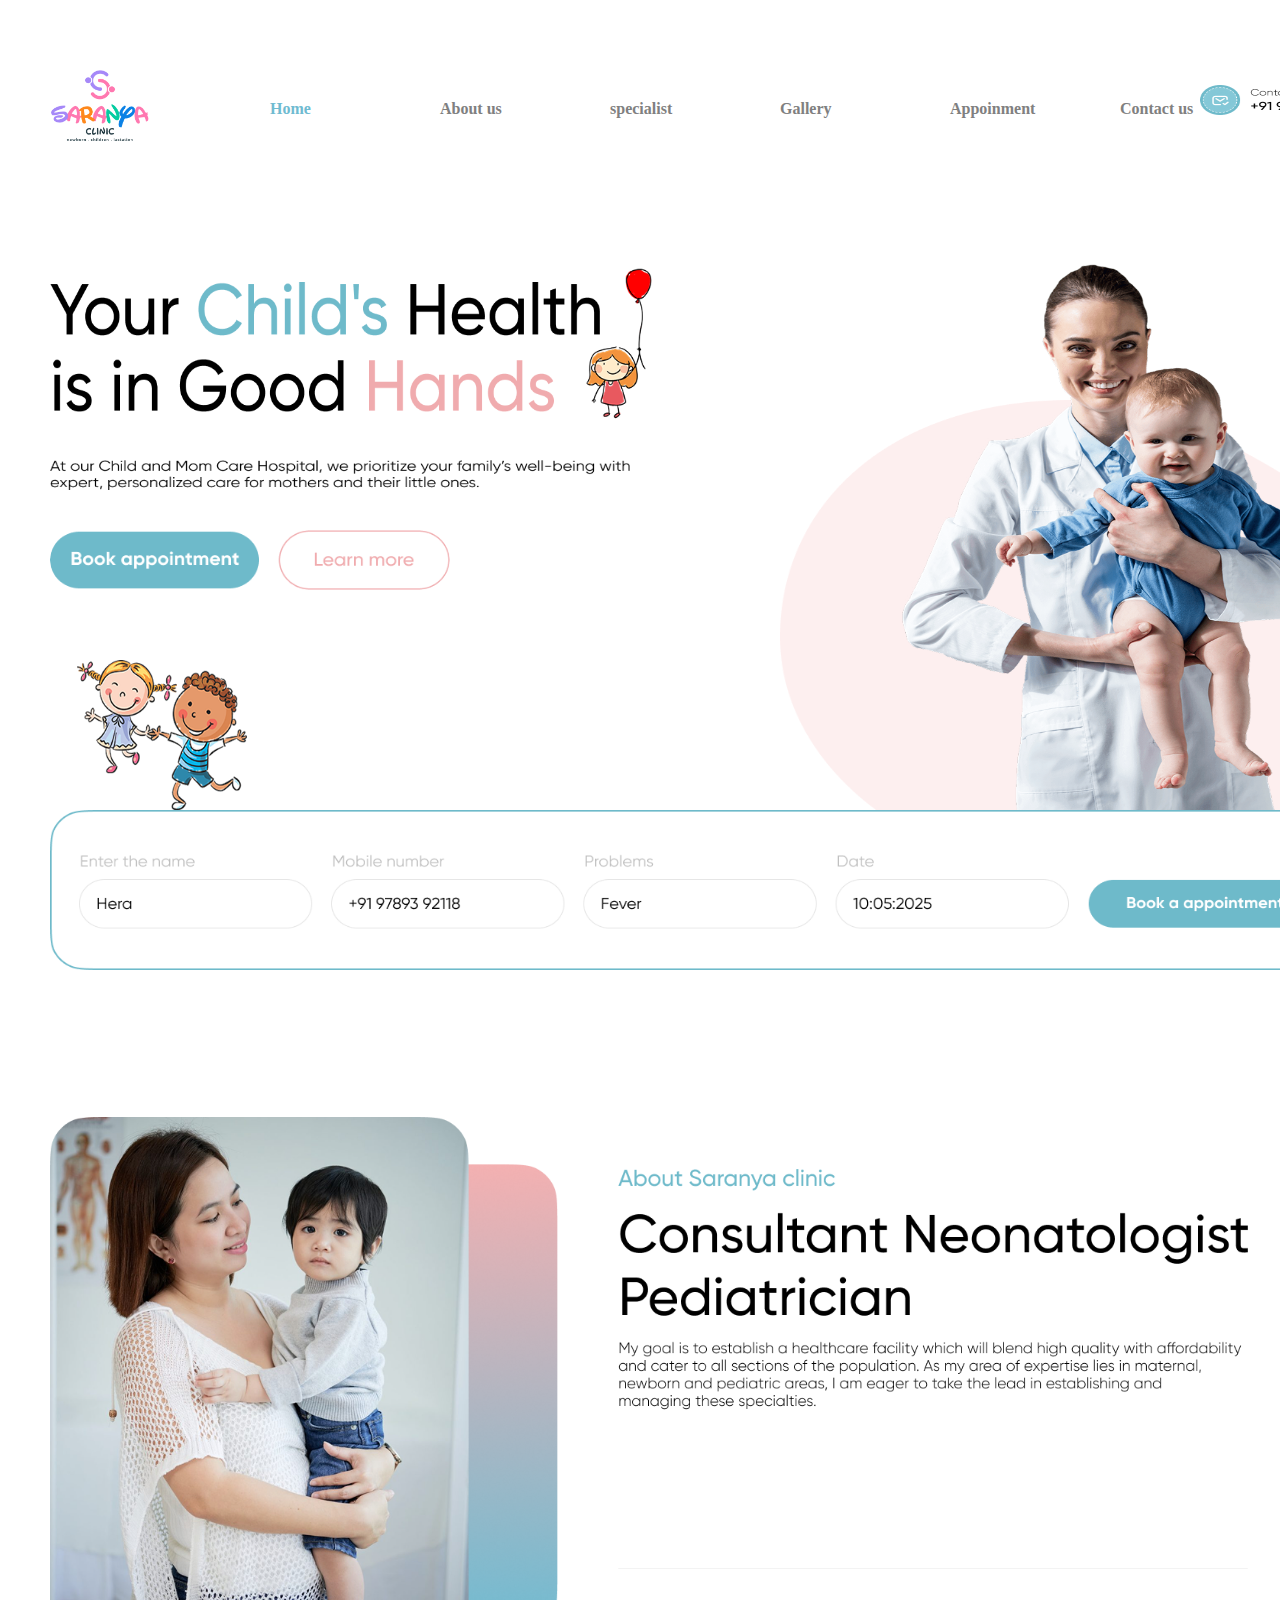
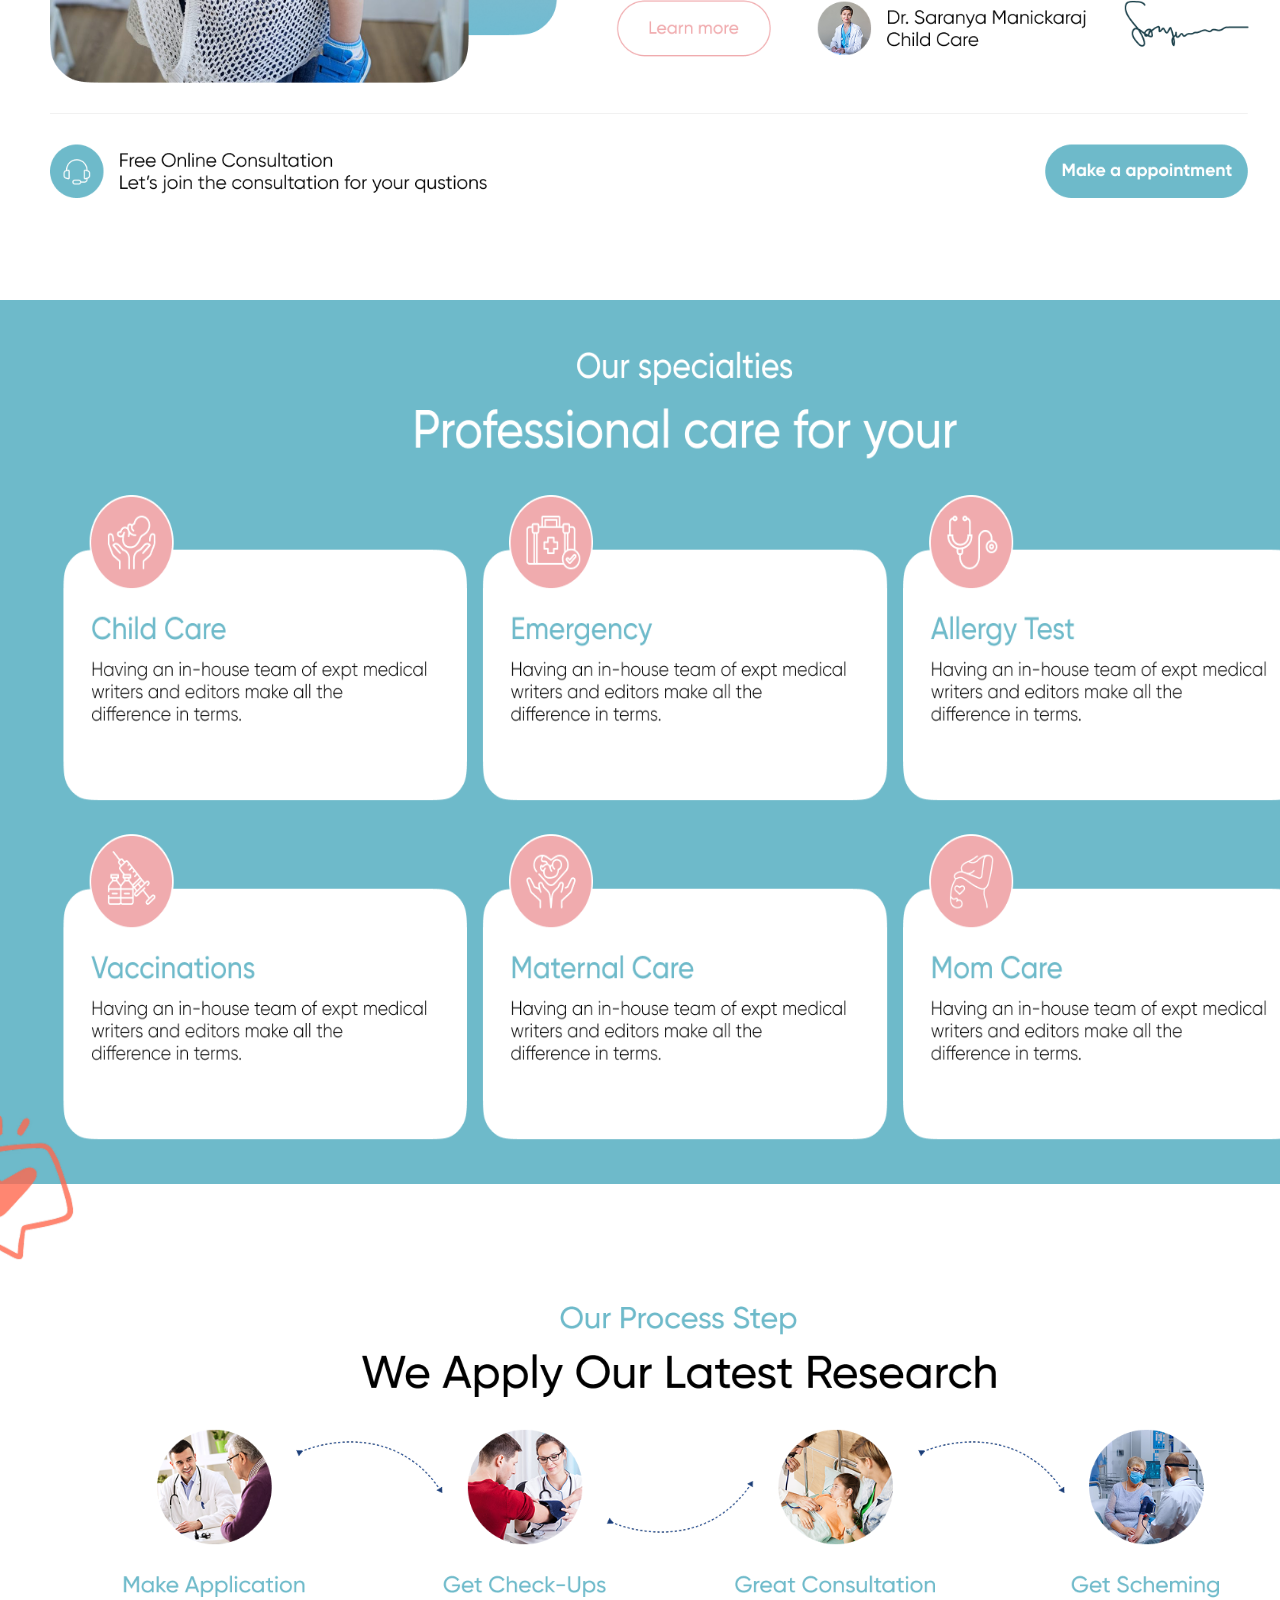
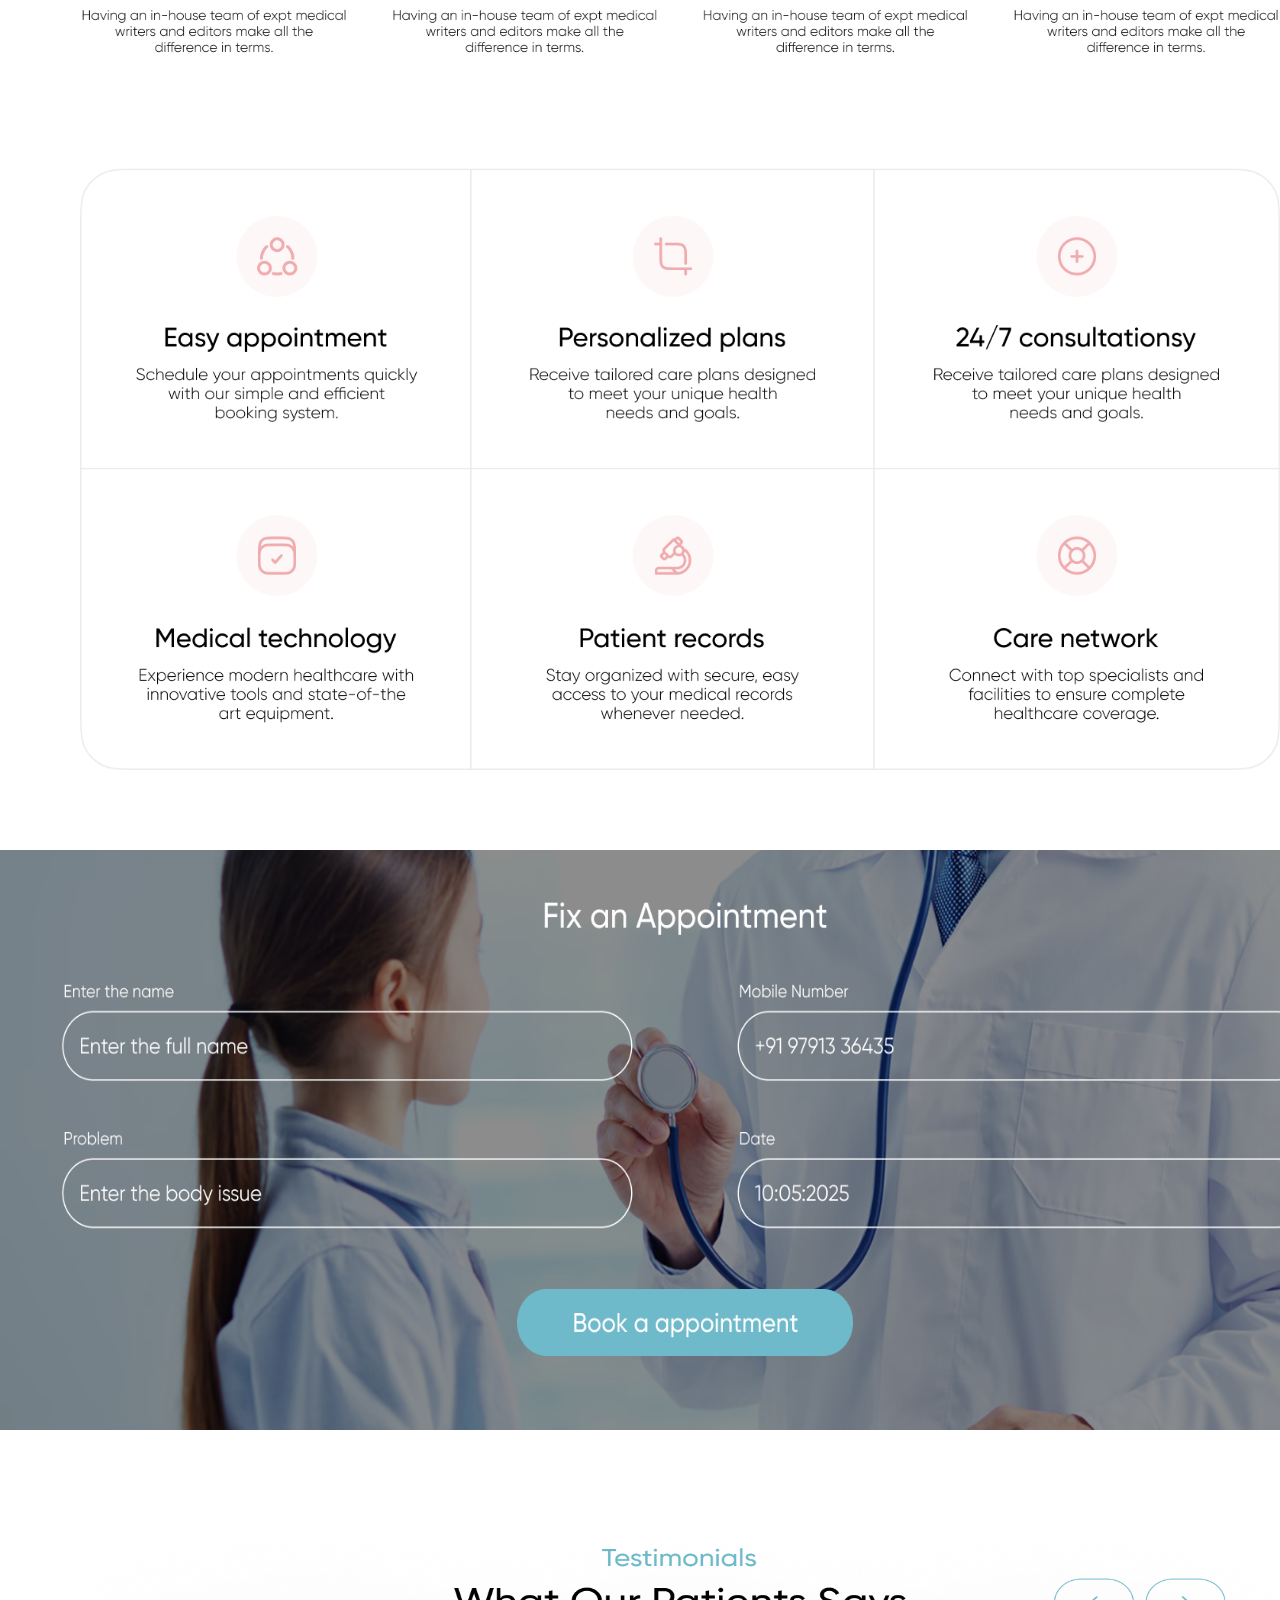
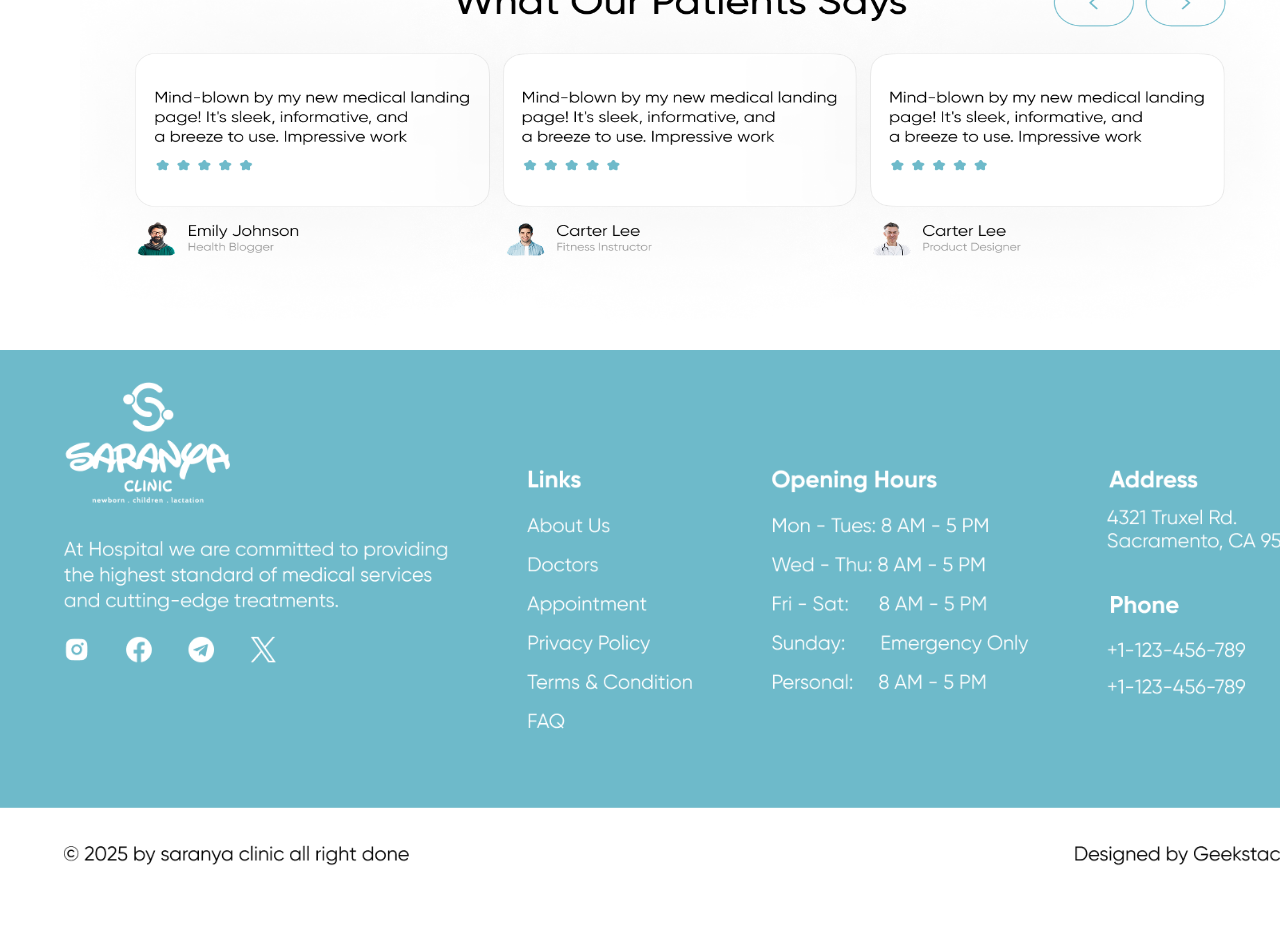
==== commit 1f4ba978: "commits" ====
--- a/index.html
+++ b/index.html
@@ -18,9 +18,9 @@
                 <li><a href="index.html" class="active">Home</a></li>
                 <li><a href="about.html">About us</a></li>
                 <li><a href="#">specialist</a></li>
-                <li><a href="#">Gallery</a></li>
-                <li><a href="#">Appoinment</a></li>
-                <li><a href="#">Contact us</a></li>
+                <li><a href="gallery.html">Gallery</a></li>
+                <li><a href="appoint.html">Appoinment</a></li>
+                <li><a href="contact.html">Contact us</a></li>
             </ul>
             <img class="contact" src="images/contact.png">
 
--- a/index.css
+++ b/index.css
@@ -19,7 +19,7 @@
 .nav-links {
     list-style: none;
     display: flex;
-    gap: -10px;
+    gap: 10px;
     margin-top: -900px;
     margin-left: 270px;
 }
@@ -42,7 +42,7 @@
 }
 .logo1{
     position: absolute;
-    top: 50px;
+    top: 70px;
     left: 50px;
     width: 100px;
     height: 70px;
@@ -129,7 +129,7 @@
 /* special css */
 .special img{
     position: absolute;
-    width: 1280px;
+    width: 1370px;
     height: 960px;
     top: 1900px;
 }
@@ -144,7 +144,7 @@
 /* booking css */
 .booking img{
     position: absolute;
-    width: 1280px;
+    width: 1370px;
     height:580px;
     top: 4050px;
 }
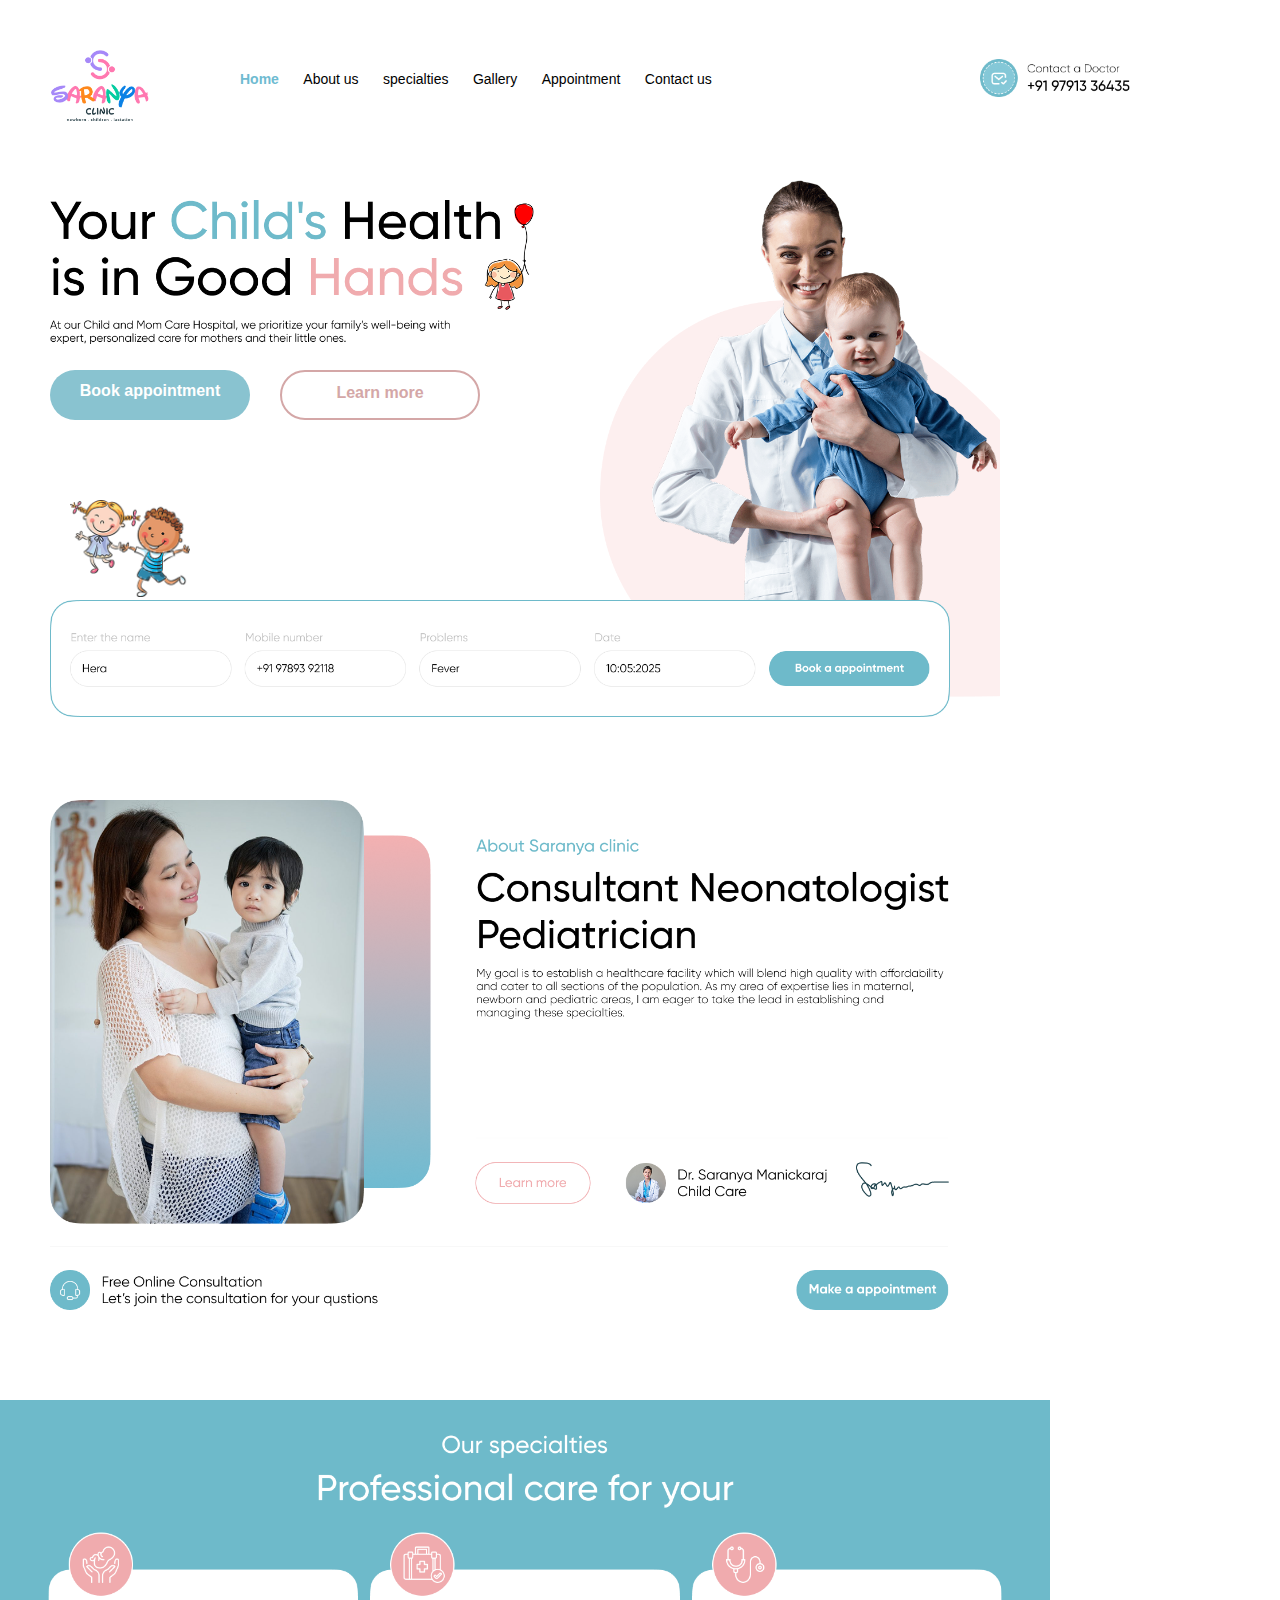
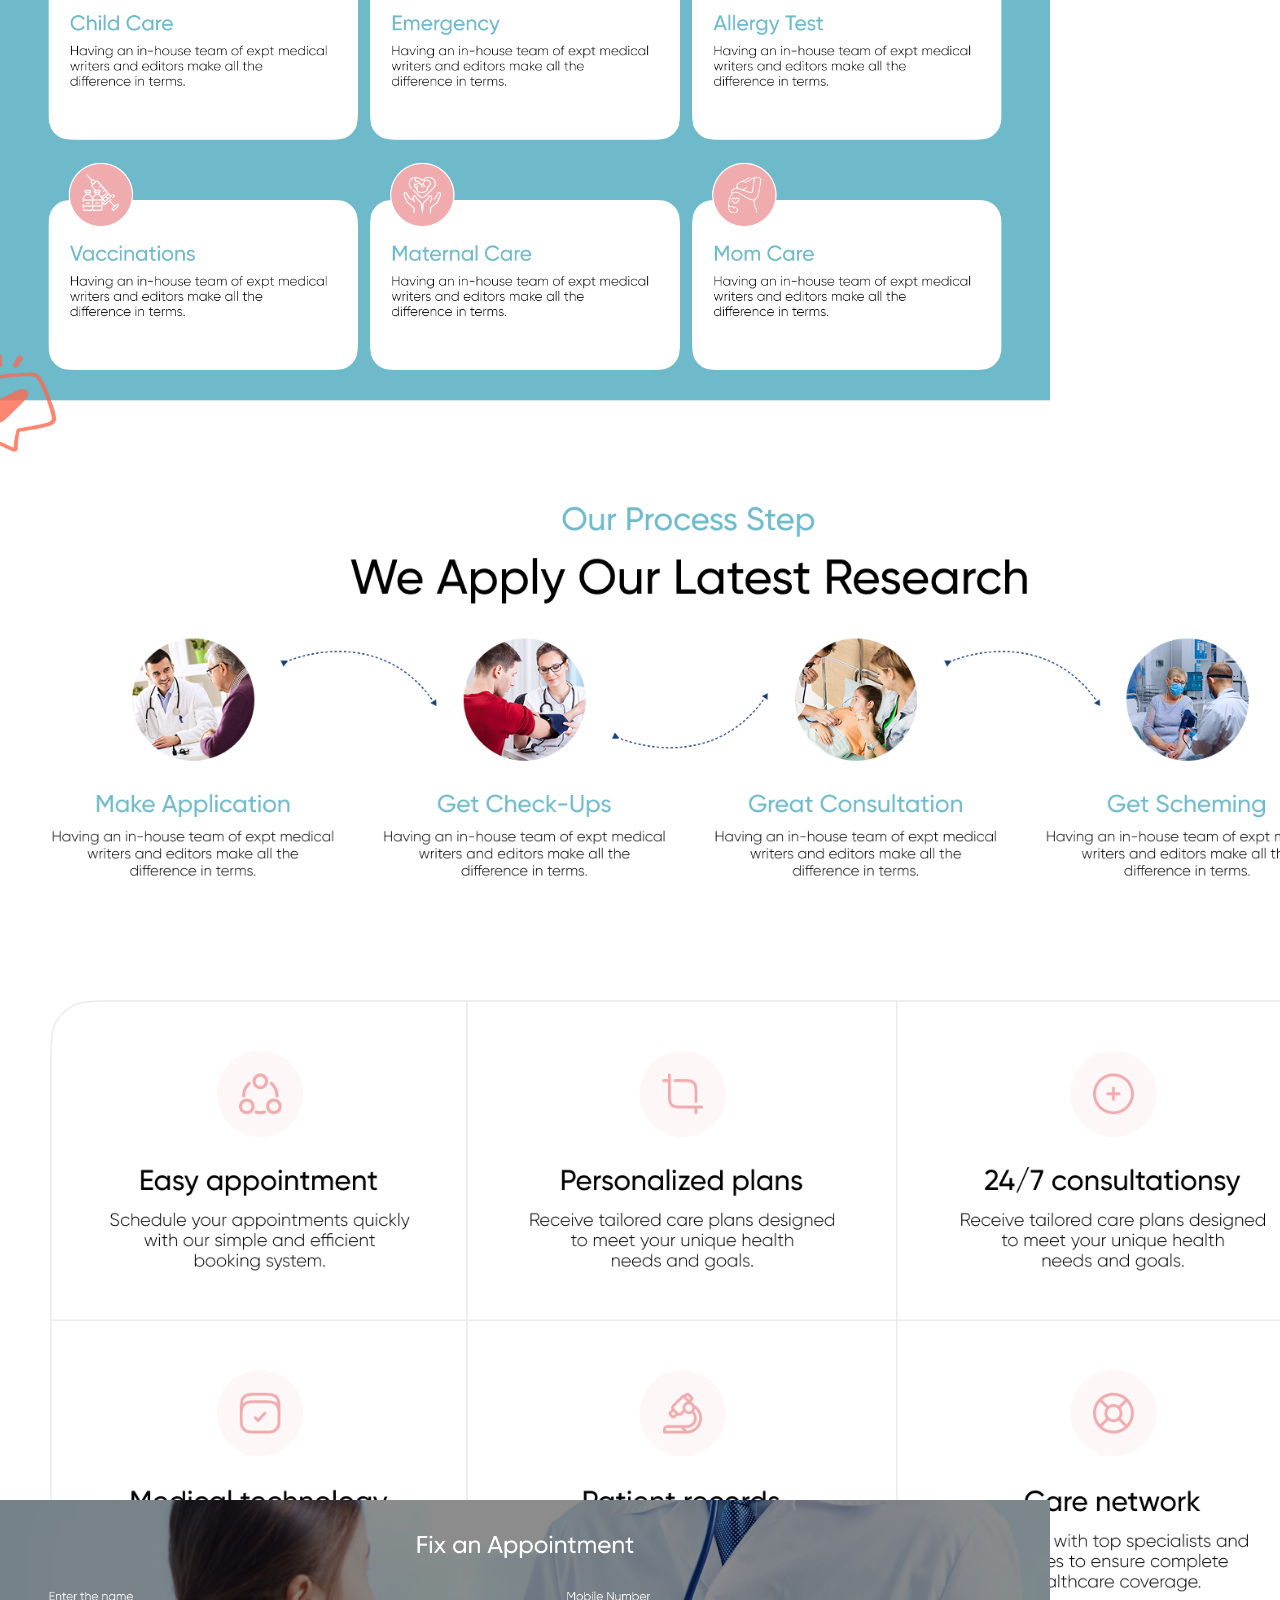
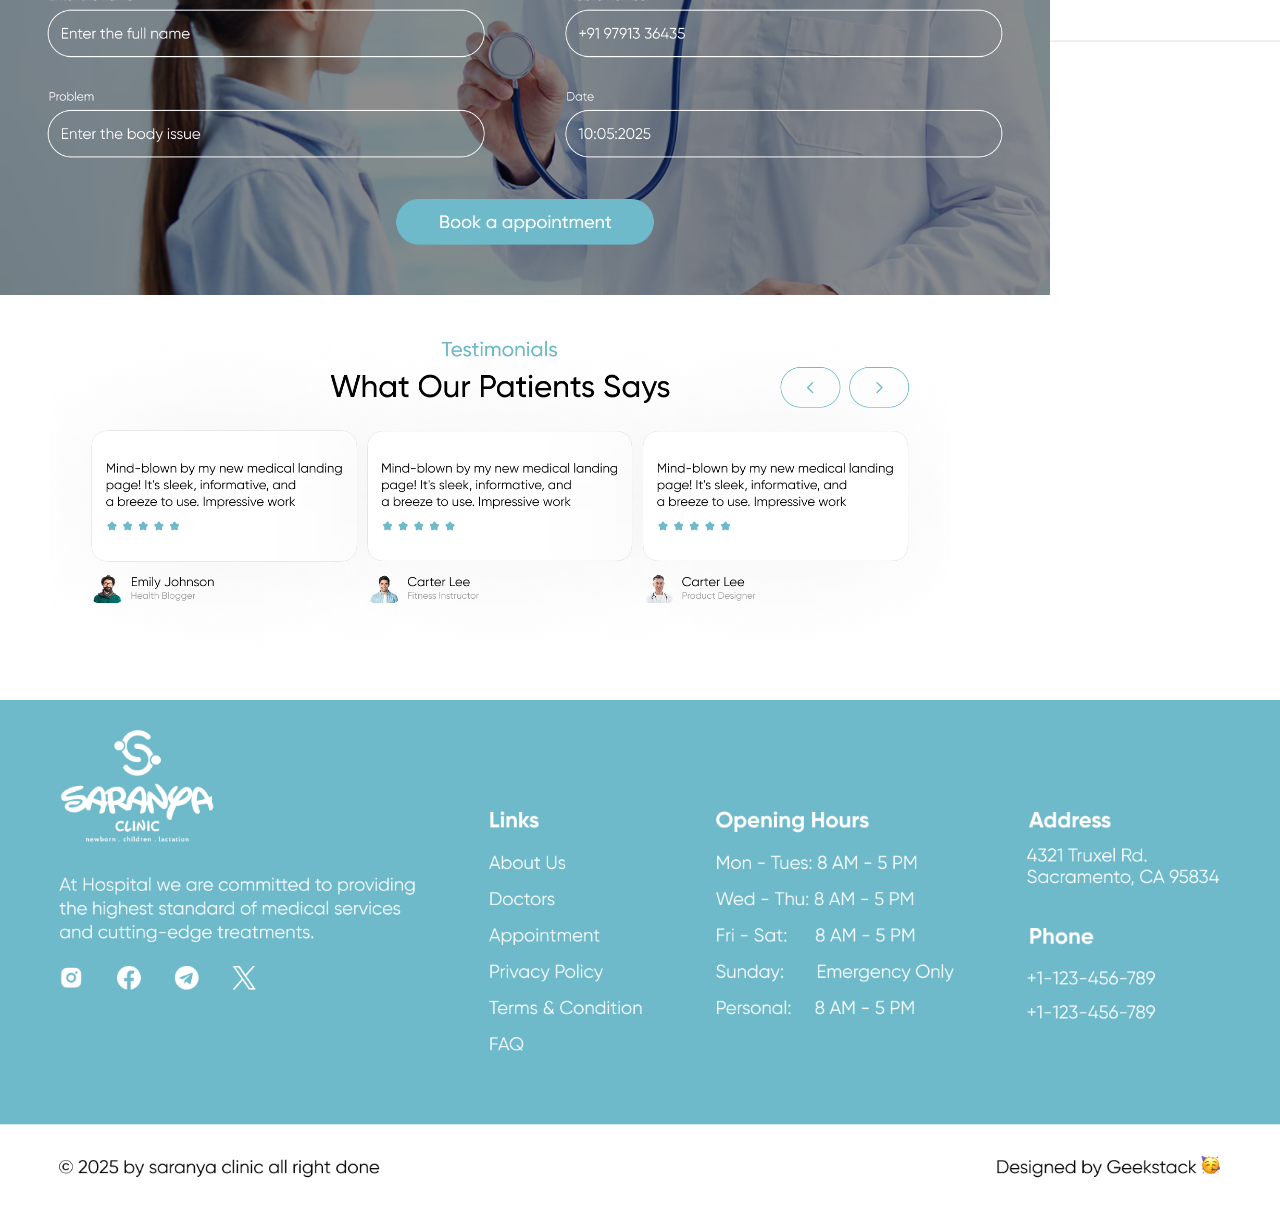
==== commit 5f21c2a4: "commits" ====
--- a/index.html
+++ b/index.html
@@ -9,27 +9,31 @@
 </head>
 <body>
     <!-- nav bar starts -->
-    <div class="navbar">
-        <nav class="navbar">
-            <div class="logo1">
-                <img src="images/logo.png" alt="Lybe">
-            </div>
-            <ul class="nav-links">
-                <li><a href="index.html" class="active">Home</a></li>
-                <li><a href="about.html">About us</a></li>
-                <li><a href="#">specialist</a></li>
-                <li><a href="gallery.html">Gallery</a></li>
-                <li><a href="appoint.html">Appoinment</a></li>
-                <li><a href="contact.html">Contact us</a></li>
-            </ul>
-            <img class="contact" src="images/contact.png">
-
-           
-        </nav>
+    <div class="logo2">
+        <img src="images/logo.png" alt="logo">
+    </div>
+    <nav class="navbar">
+        <ul class="nav-links">
+            <li><a href="index.html" class="active">Home</a></li>
+            <li><a href="about.html">About us</a></li>
+            <li><a href="#">specialties</a></li>
+            <li><a href="gallery.html">Gallery</a></li>
+            <li><a href="appoint.html">Appointment</a></li>
+            <li><a href="contact.html">Contact us</a></li>
+        </ul>
+       
+        <div class="phone">
+            <img src="images/contact.png">
+        </div>
+    </nav>
+    <div>
         <img class="head" src="images/heading.png">
         <img class="baloon" src="images/baloon.png">
         <img class="para" src="images/para.png">
-        <img class="button" src="images/button.png">
+        <div class="button-container">
+            <a href="appoint.html" class="button primary">Book appointment</a>
+            <a href="#" class="button secondary">Learn more</a>
+        </div>
         <img class="bg" src="images/bg color.png">
         <img class="doctor" src="images/doctor.png">
         <img class="two" src="images/2 baby.png">
--- a/index.css
+++ b/index.css
@@ -4,164 +4,166 @@
     box-sizing: border-box;
     position: relative;
     top: 0%;
-    width: 100%;
+    width: 100vw;
+    font-family: "gilroy",sans-serif;
 }
 .navbar {
     position: absolute;
-    width: 100%;
-    height: 1117px;
+    top:70px;
+    left: 240px;
     display: flex;
     align-items: center;
     justify-content: space-between;
     background-color: white;
 }
-
 .nav-links {
-    list-style: none;
-    display: flex;
-    gap: 10px;
-    margin-top: -900px;
-    margin-left: 270px;
+    list-style:none;
 }
 
 .nav-links li {
     display: inline;
+    padding-right: 20px;
 }
 
 .nav-links a {
     text-decoration: none;
-    color: grey;
-    font-size: 16px;
-    font-weight: 700;
+    color: #000000;
+    font-size: 14px;
+    font-weight: 400;
+    line-height: 100%;
     letter-spacing: 0%;
 }
 
 .nav-links .active {
-    color: #6FBBD1;
-    font-weight: bold;
+    color:  #6FBBD1;
+    font-weight: 600;
 }
-.logo1{
+.logo2 img{
     position: absolute;
-    top: 70px;
+    width: 100px;
+    top: 50px;
     left: 50px;
-    width: 100px;
-    height: 70px;
 }
-.bar{
+.phone img{
     position: absolute;
-    width: 951px;
-    height: 31px;
-    top: 99px;
-    left: 389px;
-}
-.contact{
-    position: absolute;
-    width: 160px;
-    height: 30px;
-    top: 85px;
-    left: 1200px;
+    width: 150px;
     border: 1px;
+    left: 100px;
+    top: -20px;
 }
 .head{
     position: absolute;
-    width: 550px;
-    height: 130px;
-    top: 282px;
+    width: 450px;
+    top: 200px;
     left: 50px;
 }
 .baloon{
     position: absolute;
-    width: 80px;
-    height: 160px;
-    top: 264px;
-    left: 580px;
+    width: 60px;
+    top: 200px;
+    left: 480px;
 }
 .para{
     position: absolute;
-    width: 580px;
-    height: 30px;
-    top: 460px;
+    width: 400px;
+    top: 320px;
     left: 50px;
 }
-.button{
+.button-container {
     position: absolute;
-    width: 400px;
-    height: 60px;
-    top: 530px;
+    display: flex;
+    gap: 10px;
+}
+.button {
+    padding: 12px 20px;
+    border-radius: 25px;
+    font-size: 16px;
+    font-weight: bold;
+    text-decoration: none;
+    display: inline-block;
+    text-align: center;
+    cursor: pointer;
+}
+.primary {
+    background-color: #89c3d0;
+    color: white;
+    border: none;
+    width: 200px;
+    height: 50px;
+    top: 370px;
     left: 50px;
-    border-radius: 35px;
+}
+.secondary {
+    background-color: transparent;
+    color: #d4a7a7;
+    border: 2px solid #d4a7a7;
+    width: 200px;
+    height: 50px;
+    top: 370px;
+    left: 70px;
 }
 .doctor{
     position: absolute;
-    width: 450px;
-    height: 550px;
-    top: 264px;
-    left: 900px;
+    width: 350px;
+    top: 180px;
+    left: 650px;
 }
 .bg{
     position: absolute;
-    width: 600px;
-    height: 480px;
-    top: 400px;
-    left: 780px;
+    width: 400px;
+    top:300px;
+    left: 600px;
 }
 .two{
     position: absolute;
-    width: 170px;
-    height: 150px;
-    top: 660px;
-    left: 77px;
+    width: 120px;
+    top: 500px;
+    left: 70px;
 }
 .middle{
     position: absolute;
-    width: 1300px;
-    height: 160px;
-    top: 810px;
+    width: 900px;
+    top: 600px;
     left: 50px;
 }
 /* about appointments css */
 .about img{
     position: absolute;
-   width: 1200px;
-    top: 1117px;
+   width: 900px;
+    top: 800px;
     left: 50px;
 }
 /* special css */
 .special img{
     position: absolute;
-    width: 1370px;
-    height: 960px;
-    top: 1900px;
+    width: 1050px;
+    top: 1400px;
 }
 /* process css */
 .process{
     position: absolute;
-    width: 1200px;
-    height: 1200px;
-    top: 2900px;
-    left: 80px;
+    width: 900px;
+    top: 2100px;
+    left: 50px;
 }
 /* booking css */
 .booking img{
     position: absolute;
-    width: 1370px;
-    height:580px;
-    top: 4050px;
+    width: 1050px;
+    top: 3100px;
 }
 /* testimonial css */
 .test img{
     position: absolute;
-    width: 1200px;
-    height: 460px;
-    top: 4700px;
-    left: 80px;
+    width: 900px;
+    top: 3500px;
+    left: 50px;
 }
 /* footer css */
 .footer{
     position: absolute;
-    width: 1380px;
-    height: 600px;
-    top: 5150px;
+    width: 1080px;
+    top: 3900px;
 }
 /* media query */
 
